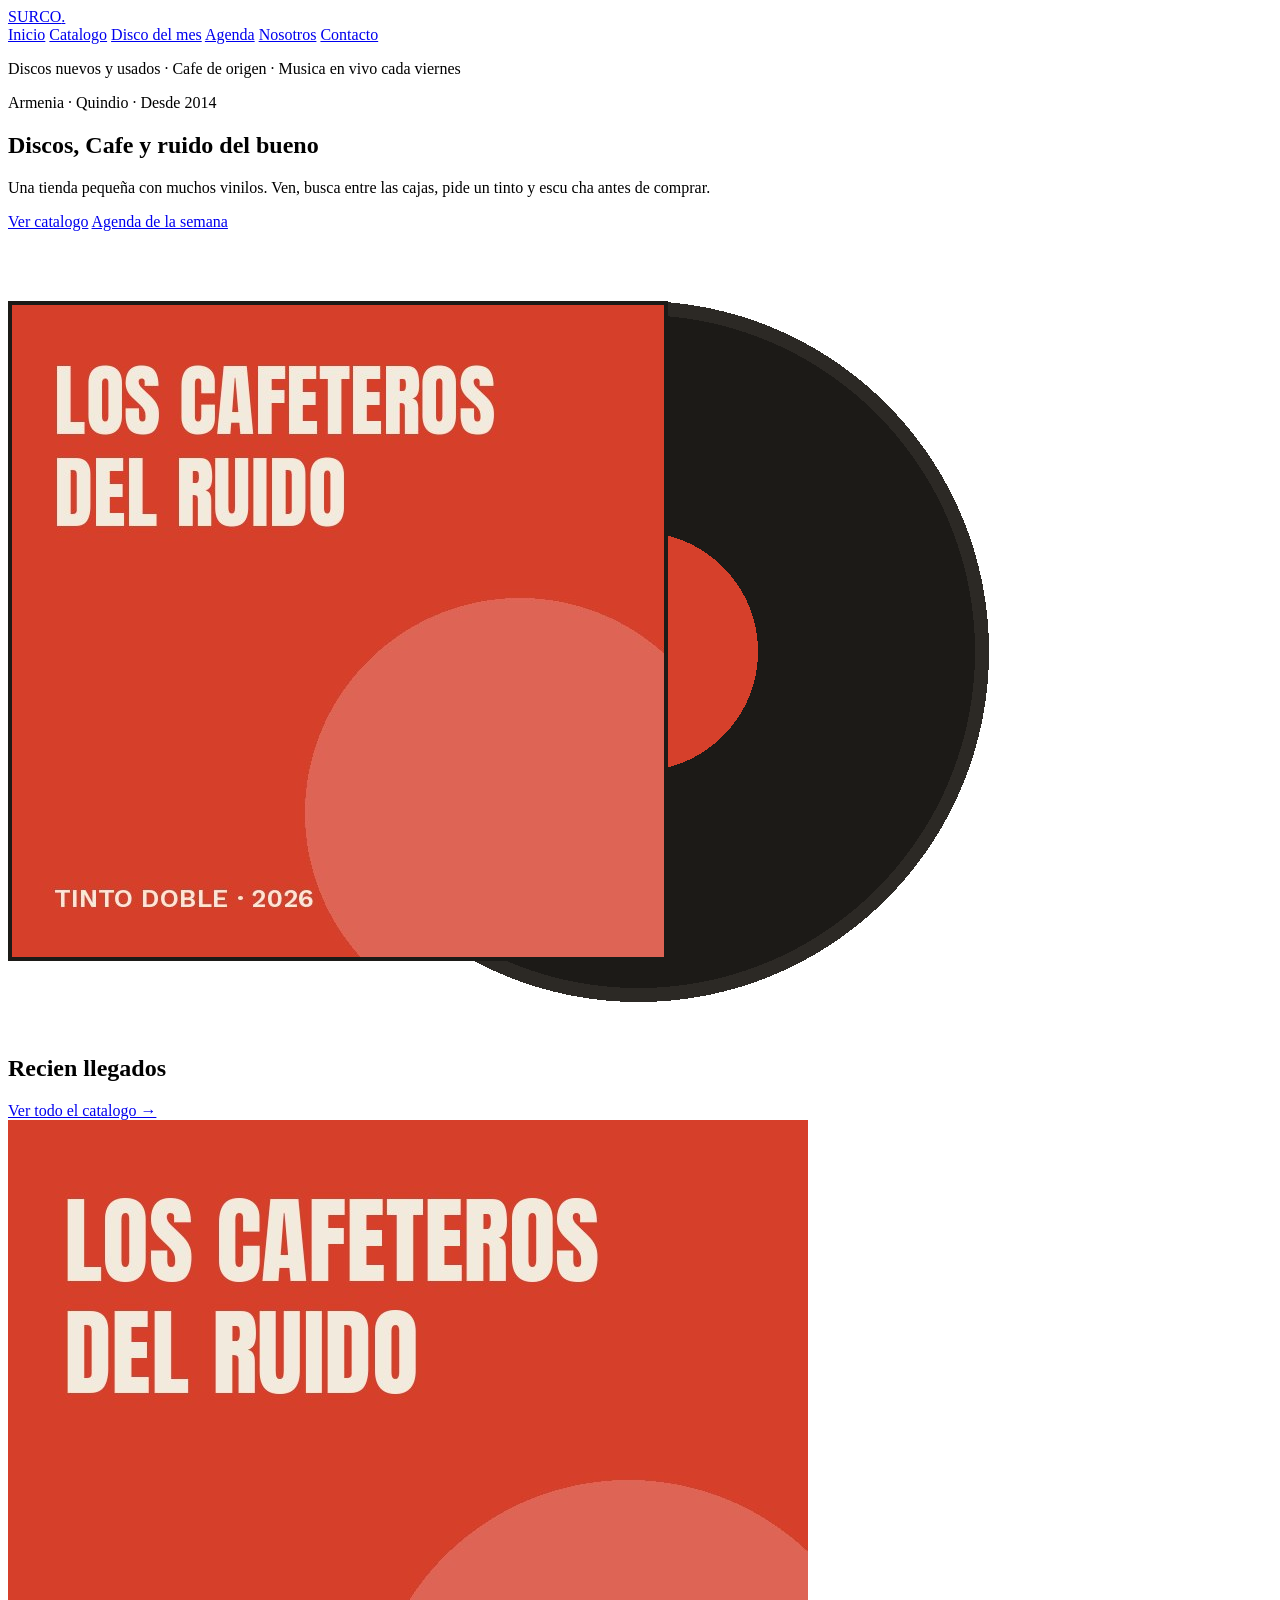
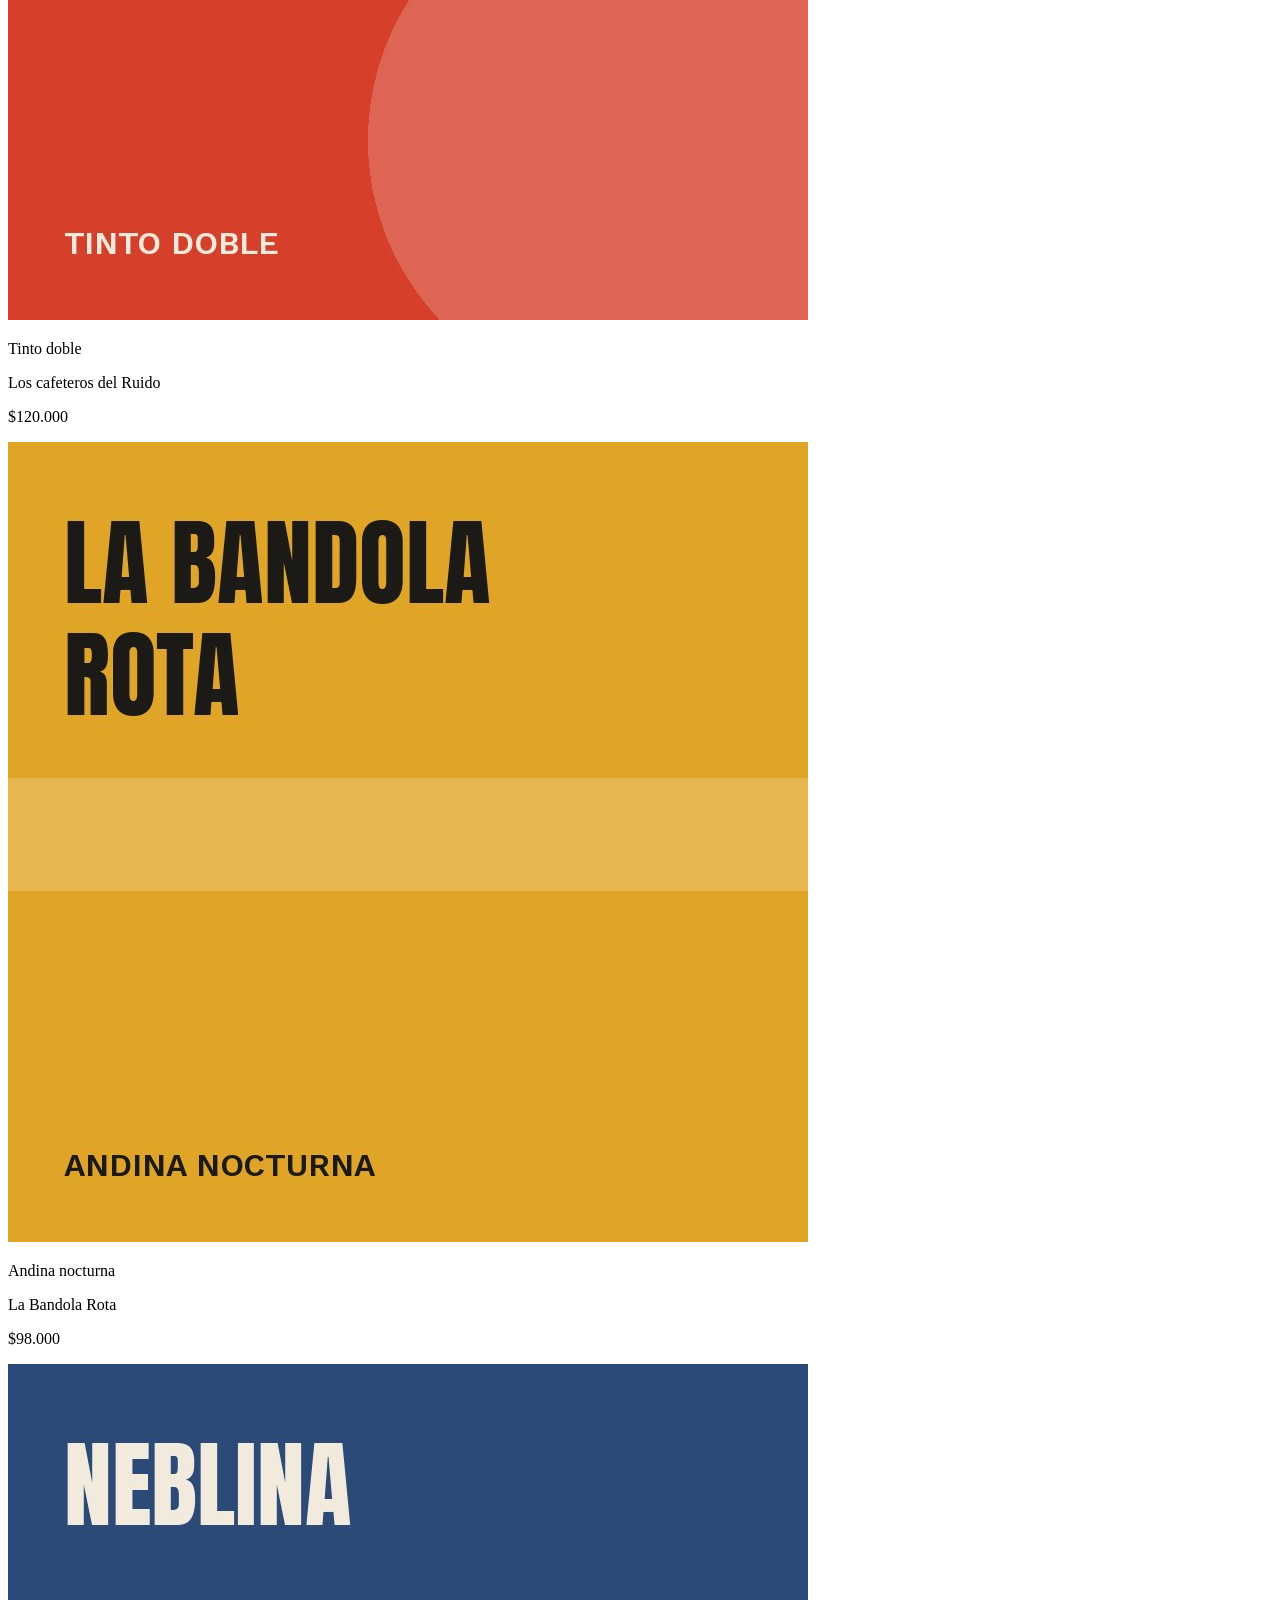
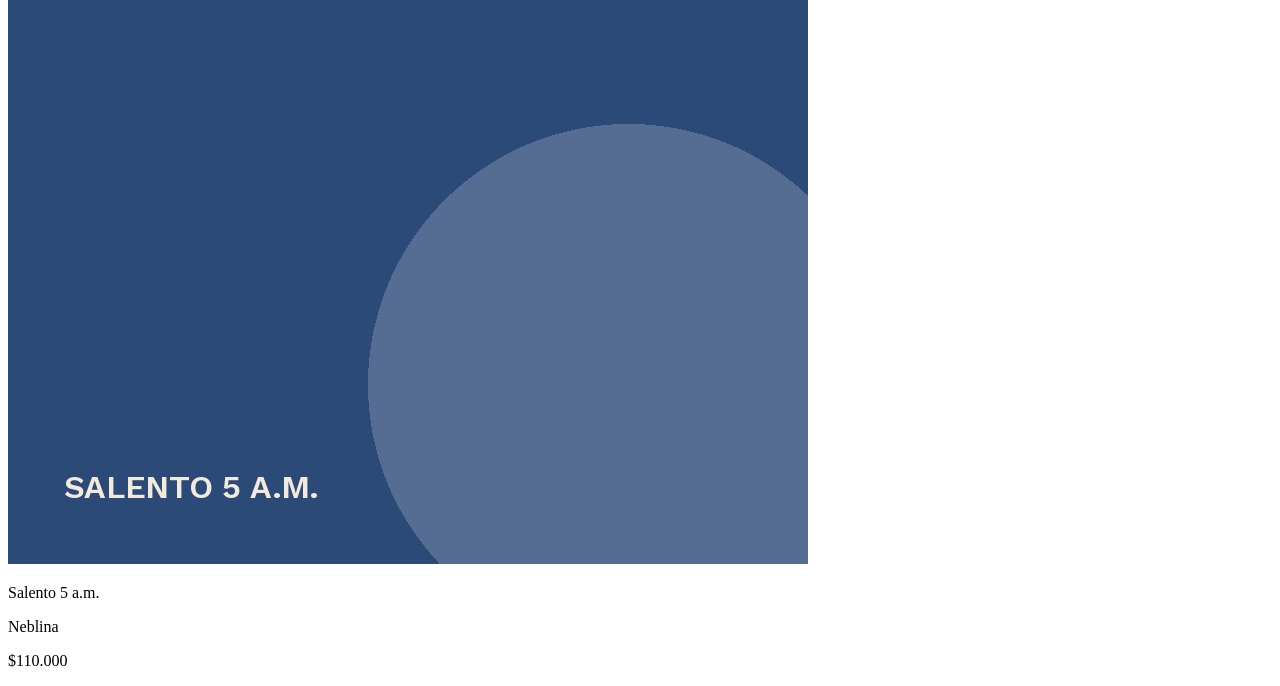
==== index.html @ 3f9563c0 "<feat> Recien llegados completo" ====
<!DOCTYPE html>
<html lang="en">
<head>
  <meta charset="UTF-8">
  <meta name="viewport" content="width=device-width, initial-scale=1.0">
  <title>Surco Discos y cafe</title>
  <link rel="stylesheet" href="styles.css">
</head>
<body>
  <header class="header">
    <div class="container header">

      <a href="index.html" class="logo">SURCO<span>.

      </span></a>

      <nav class="menu-nav">

        <a href="index.html">Inicio</a>
        <a href="catalogo.html">Catalogo</a>
        <a href="disco-del-mes.html">Disco del mes</a>
        <a href="agenda.html">Agenda</a>
        <a href="nosotros.html">Nosotros</a>
        <a href="contactos.html">Contacto</a>
      </nav>
    </div>
  </header>

  <div class="cinta">
    <p>Discos nuevos y usados · Cafe de origen · Musica en 
      vivo cada viernes</p>
  </div>

  <main>

    <section class="hero">
      <div class="container hero">
        <div class="hero-texto">
          <p class="antetitulo">Armenia · Quindio · Desde 2014</p>
         <h1>Discos, Cafe y <span class="rojo">ruido</span>
         del bueno</h1> 
         <p class="hero-parrafo">Una tienda pequeña con muchos vinilos. Ven, busca entre las cajas, pide un tinto y escu
          cha antes de comprar.</p>
          <div class="botones">
            <a href="catalogo.html" class="boton boton-negro">Ver catalogo</a>
            <a href="agenda.html" class="boton boton-verde">Agenda de la semana</a>
          </div>
        </div>
        <div class="hero-imagen">
          <img src="imagenes/hero.png" alt="Disco Tinto doble de los cafeteros del ruido con su vinilo">
        </div>
      </div>
    </section>

    <section class="llegados">
      <div class="container">
        <div class="titulo-fila">
          <h2>Recien llegados</h2>
          <a href="catalogo.html" class="enlace-subrayado">Ver todo el catalogo →</a>
        </div>
        <div class="Discos">
          <article class="disco">
            <img src="imagenes/tinto-doble.jpg" alt="Portada Tinto doble">
            <div class="disco-info">
              <div>
                <p class="disco-nombre"> Tinto doble</p>
                <p class="disco-artista">Los cafeteros del Ruido</p>
              </div>
              <p class="disco-precio">$120.000</p>
            </div>
          </article>


          <article class="disco">
            <img src="imagenes/andina-nocturna.jpg" alt="Portada Andina nocturna">
            <div class="disco-info">
              <div>
                <p class="disco-nombre">Andina nocturna</p>
                <p class="disco-artista">La Bandola Rota</p>
              </div>
              <p class="disco-precio">$98.000</p>
            </div>
          </article>


          <article class="disco">
            <img src="imagenes/salento-5am.jpg" alt="Portada Salento 5 a.m.">
            <div class="disco-info">
              <div>
                <p class="disco-nombre">Salento 5 a.m.</p>
                <p class="disco-artista">Neblina</p>
              </div>
              <p class="disco-precio">$110.000</p>
            </div>
          </article>
        </div>
      </div>
    </section>

  </main>
</body>
</html>
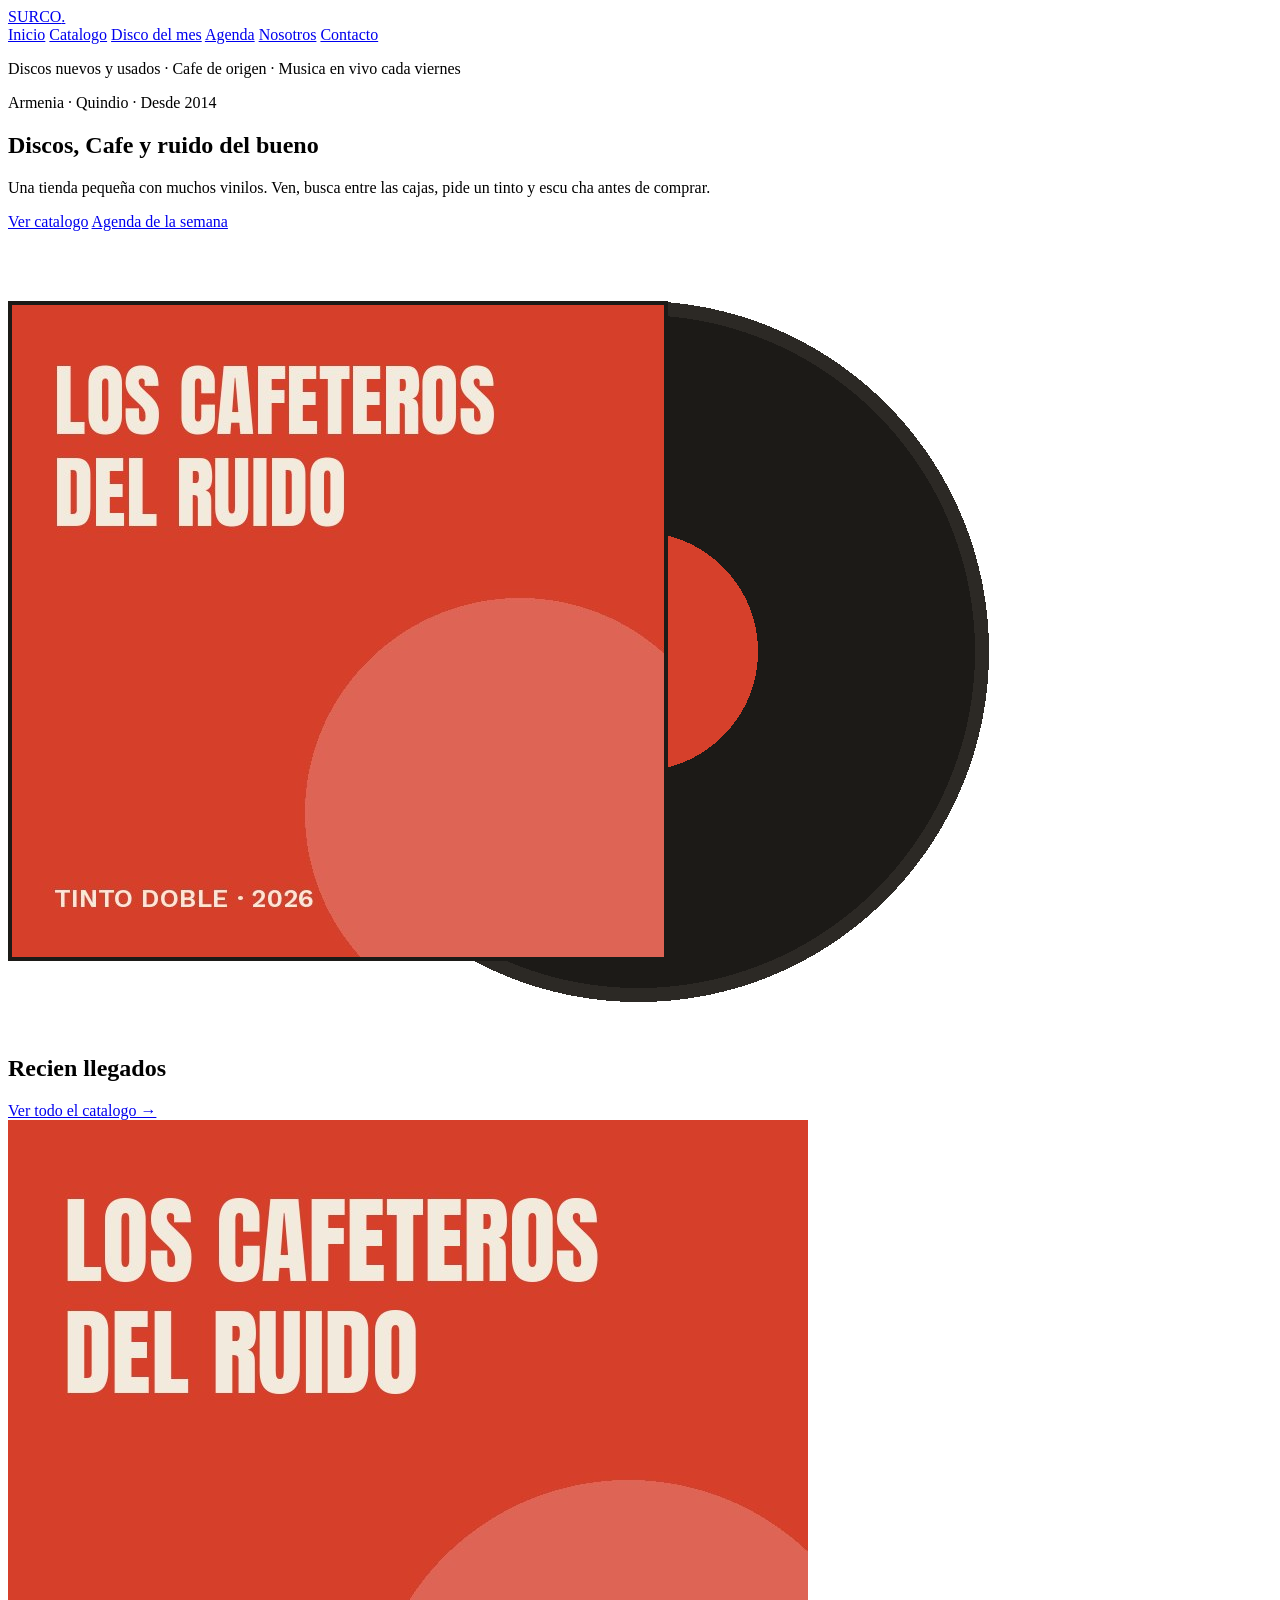
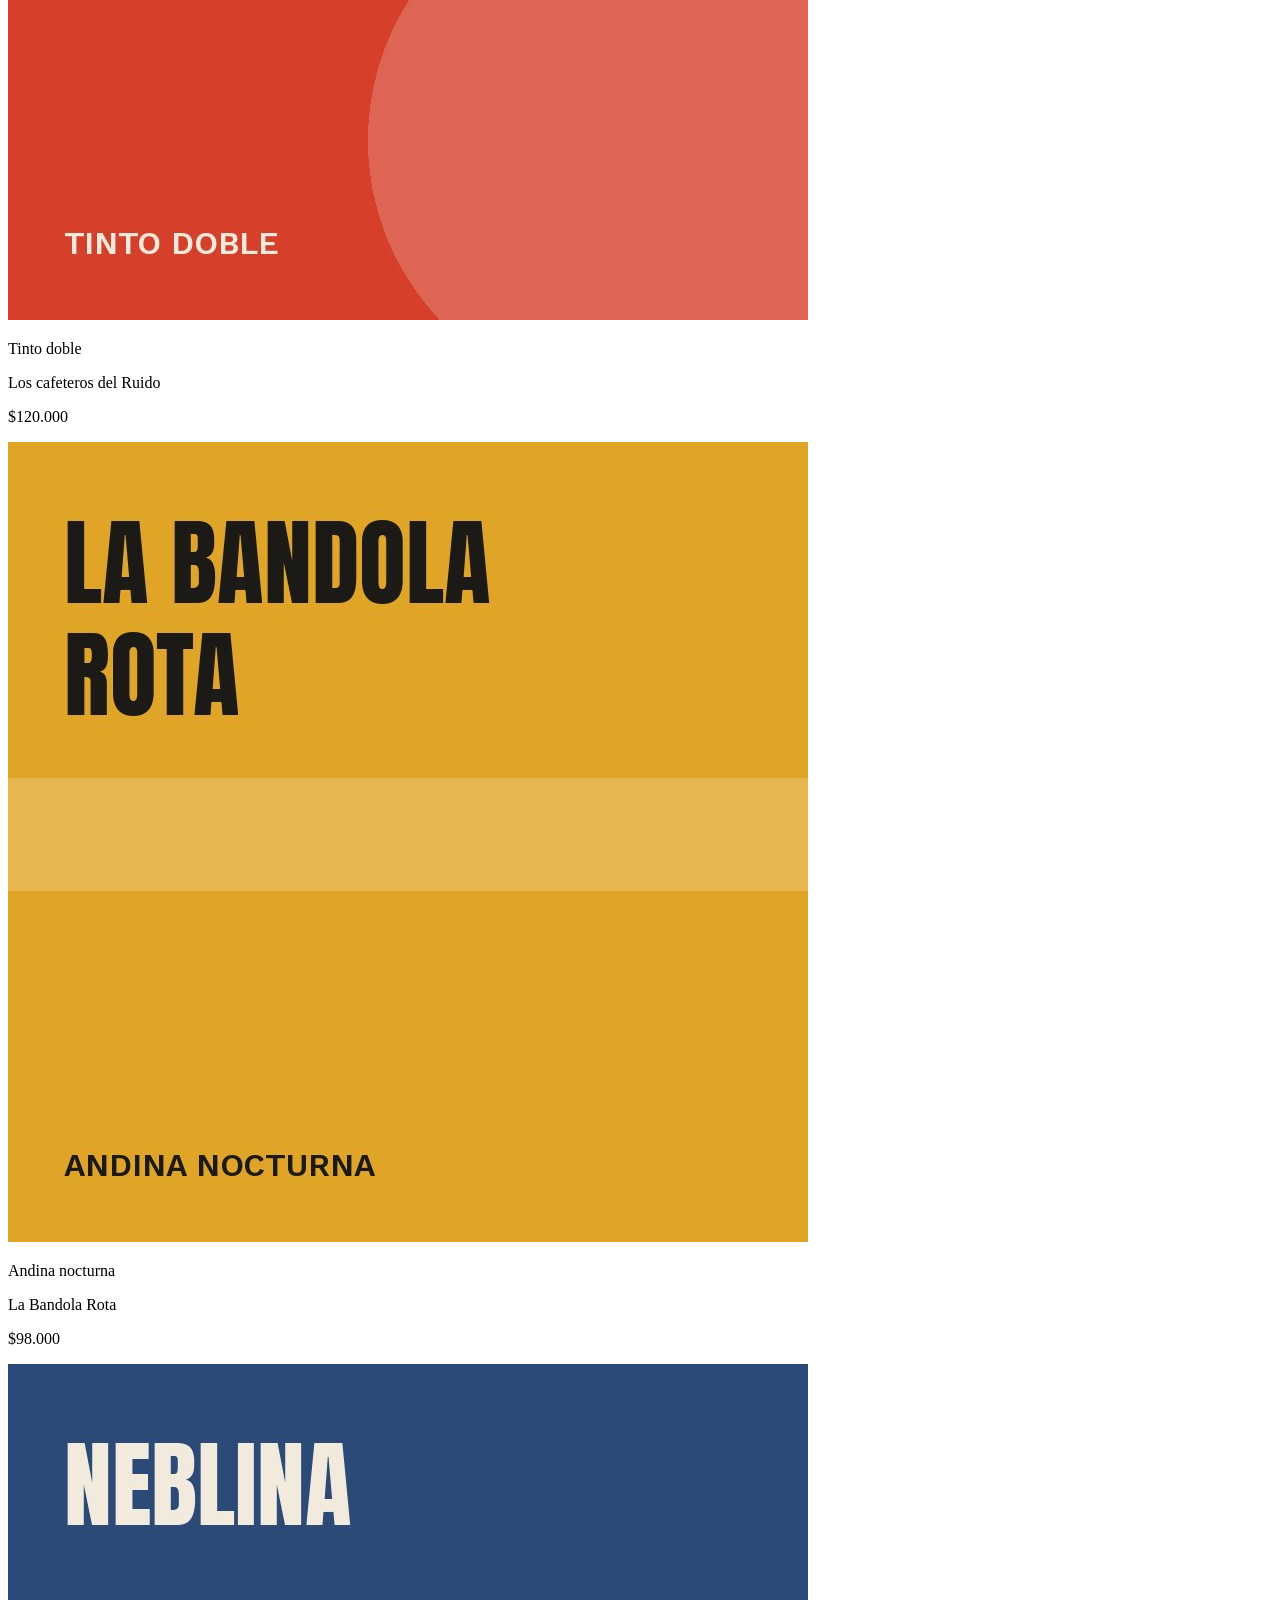
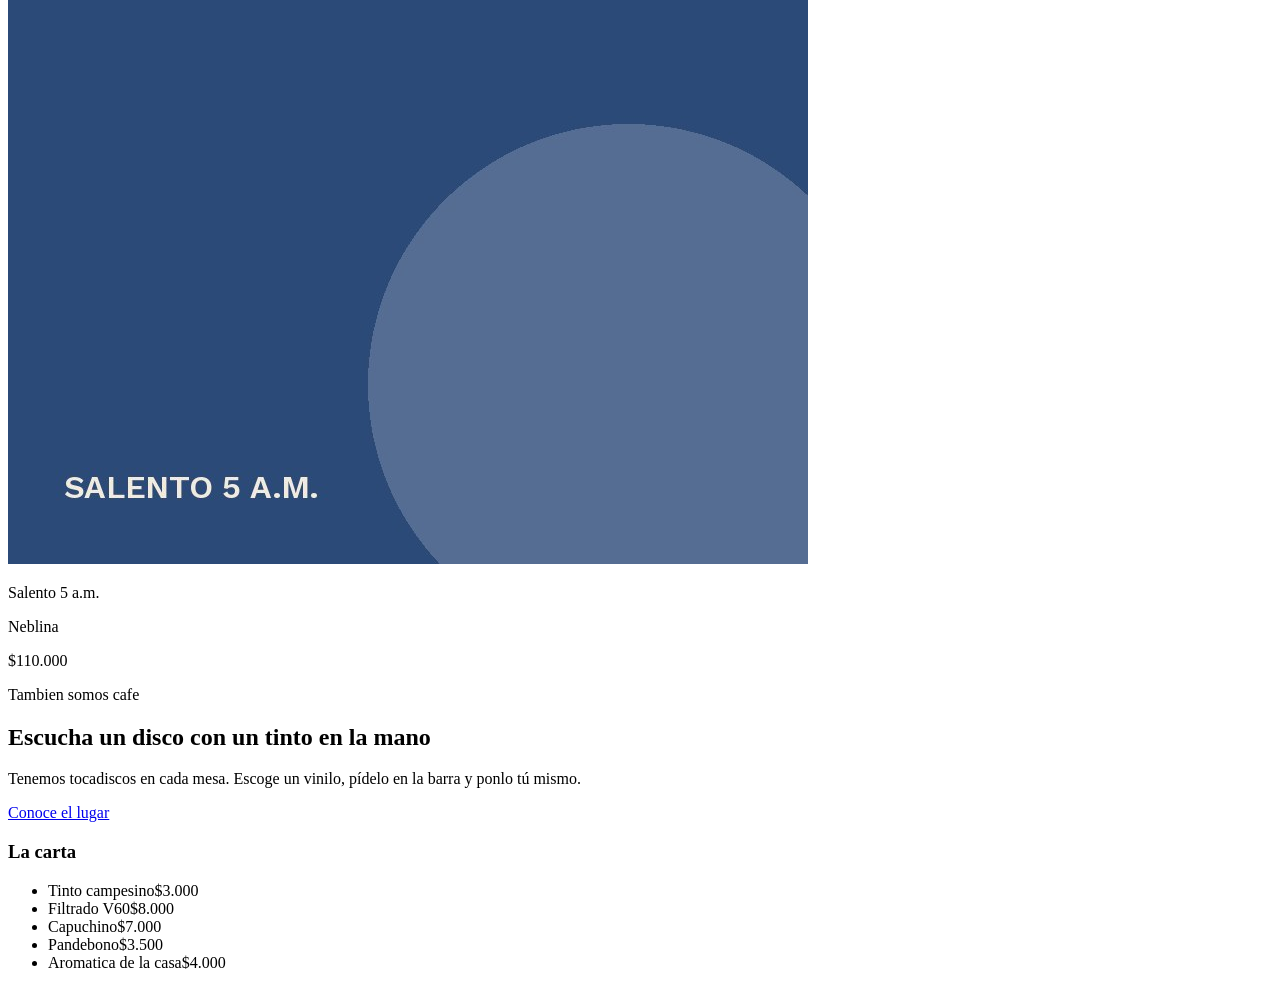
==== commit f10ad305: "<feat> apartado CAFE completo" ====
--- a/index.html
+++ b/index.html
@@ -97,6 +97,30 @@
       </div>
     </section>
 
+    <section class="cafe">
+      <div class="container">
+        <div class="cafe-caja">
+          <div class="cafe-texto">
+            <p class="antetitulo">Tambien somos cafe</p>
+             <h2>Escucha un disco con un tinto en la mano</h2>
+            <p>Tenemos tocadiscos en cada mesa. Escoge un vinilo, pídelo en la barra y ponlo tú mismo.</p>
+            <a href="nosotros.html" class="boton boton-claro">Conoce el lugar</a>
+          </div>
+
+          <div class="carta">
+            <h3>La carta</h3>
+            <ul>
+              <li><span>Tinto campesino</span><span>$3.000</span></li>
+              <li><span>Filtrado V60</span><span>$8.000</span></li>
+              <li><span>Capuchino</span><span>$7.000</span></li>
+              <li><span>Pandebono</span><span>$3.500</span></li>
+              <li><span>Aromatica de la casa</span><span>$4.000</span></li>
+            </ul>
+          </div>
+        </div>
+      </div>
+    </section>
+
   </main>
 </body>
 </html>
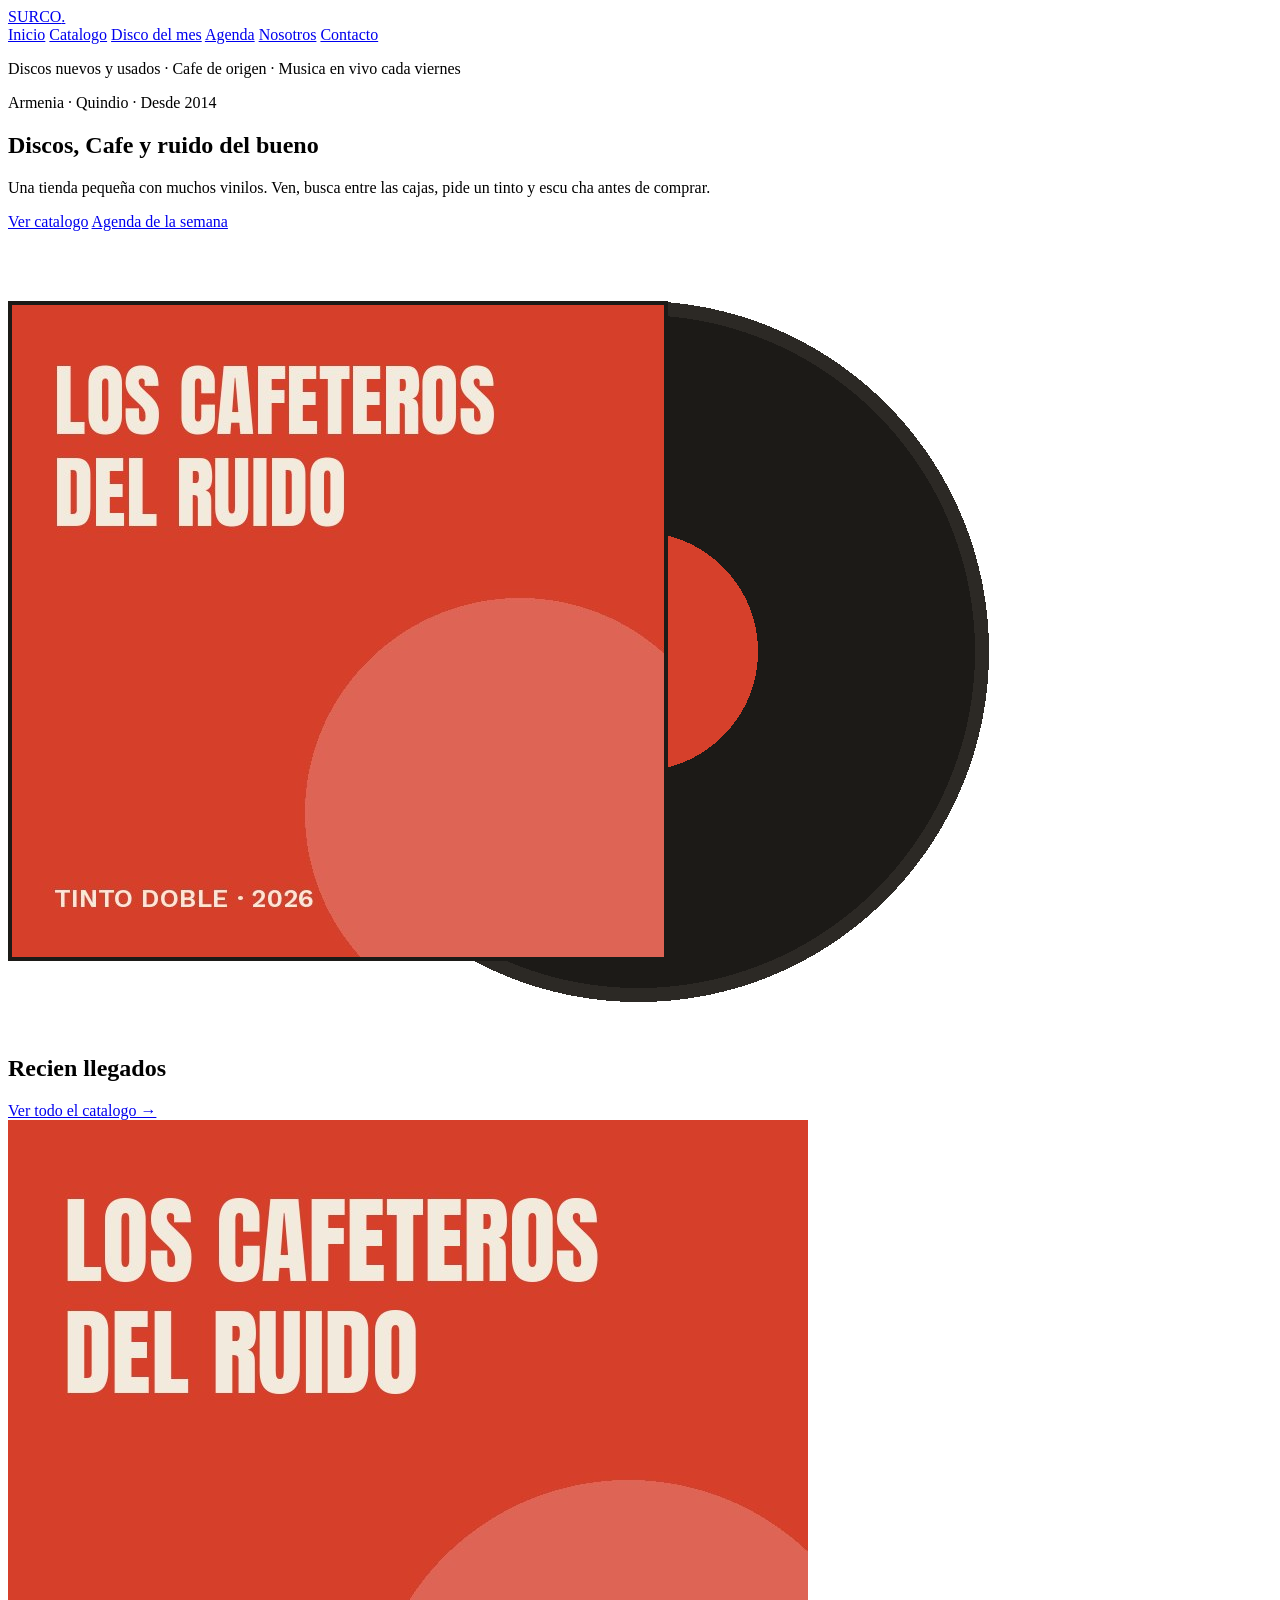
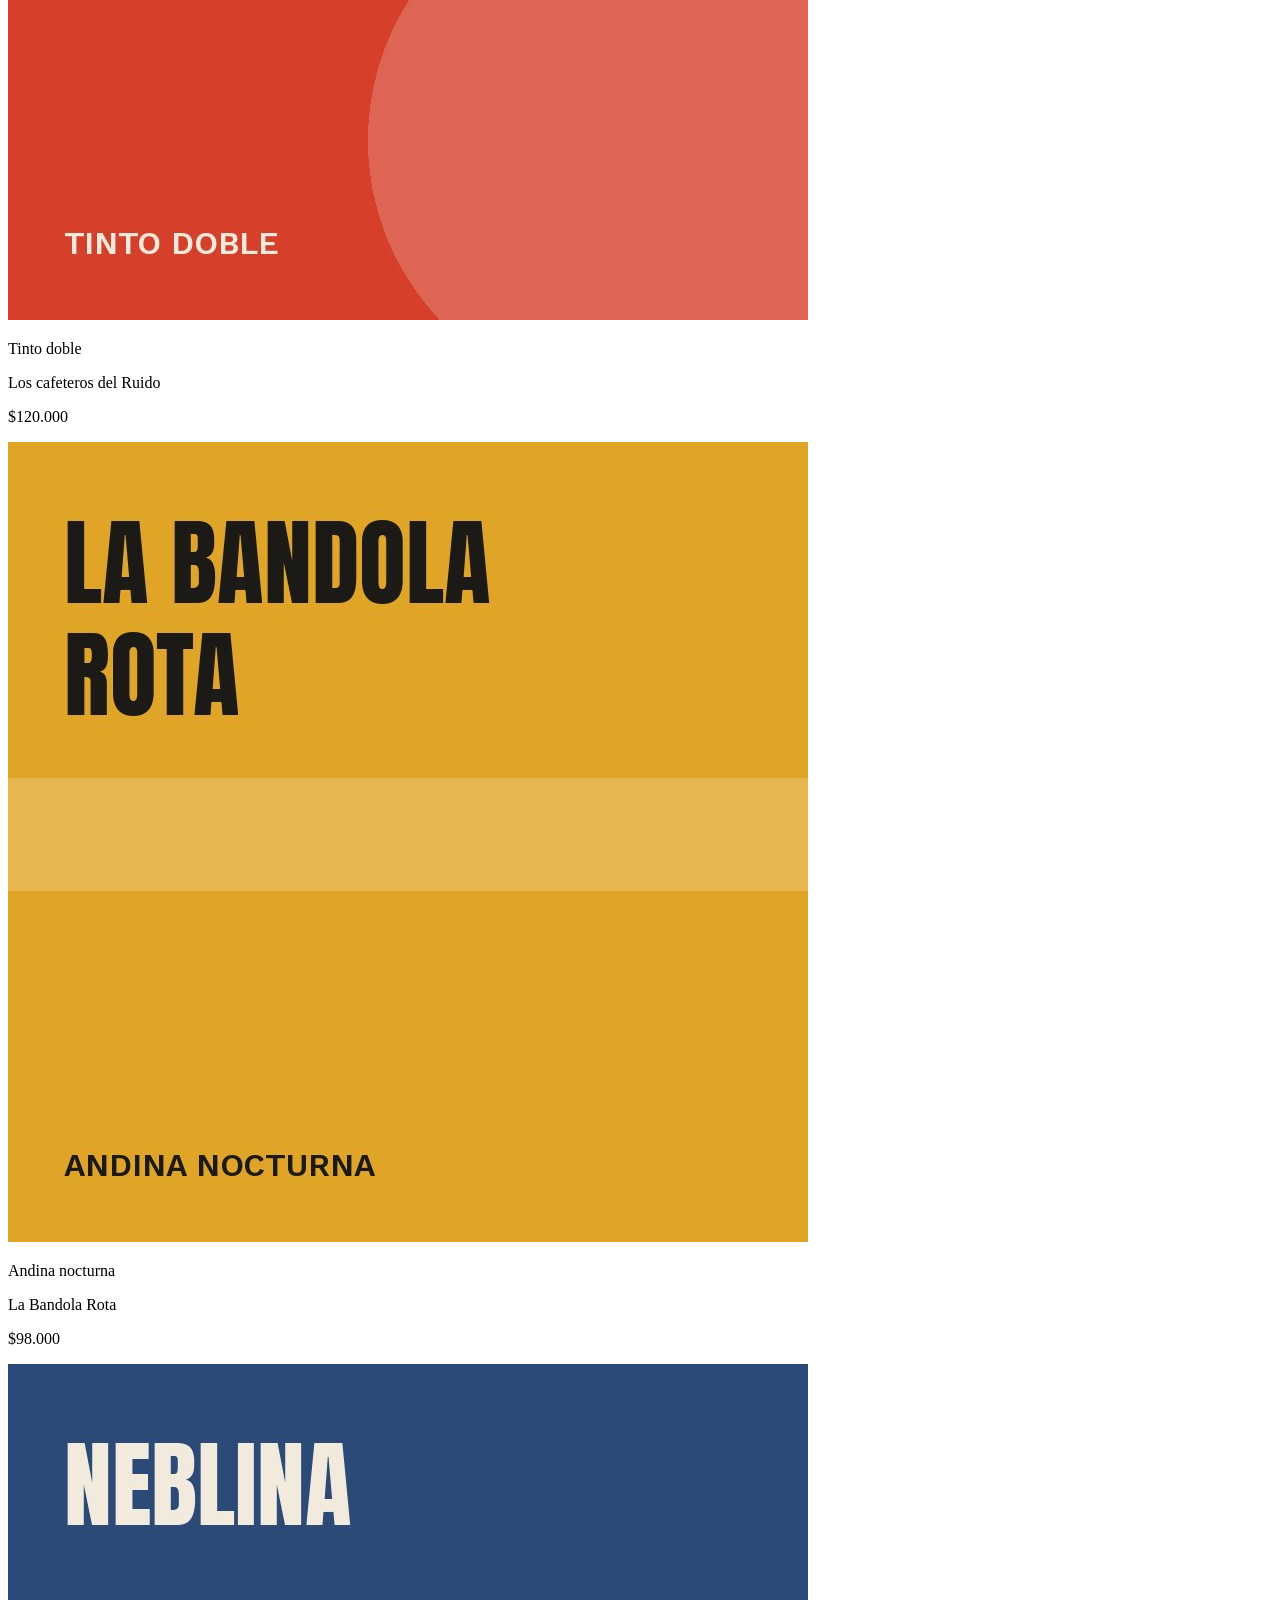
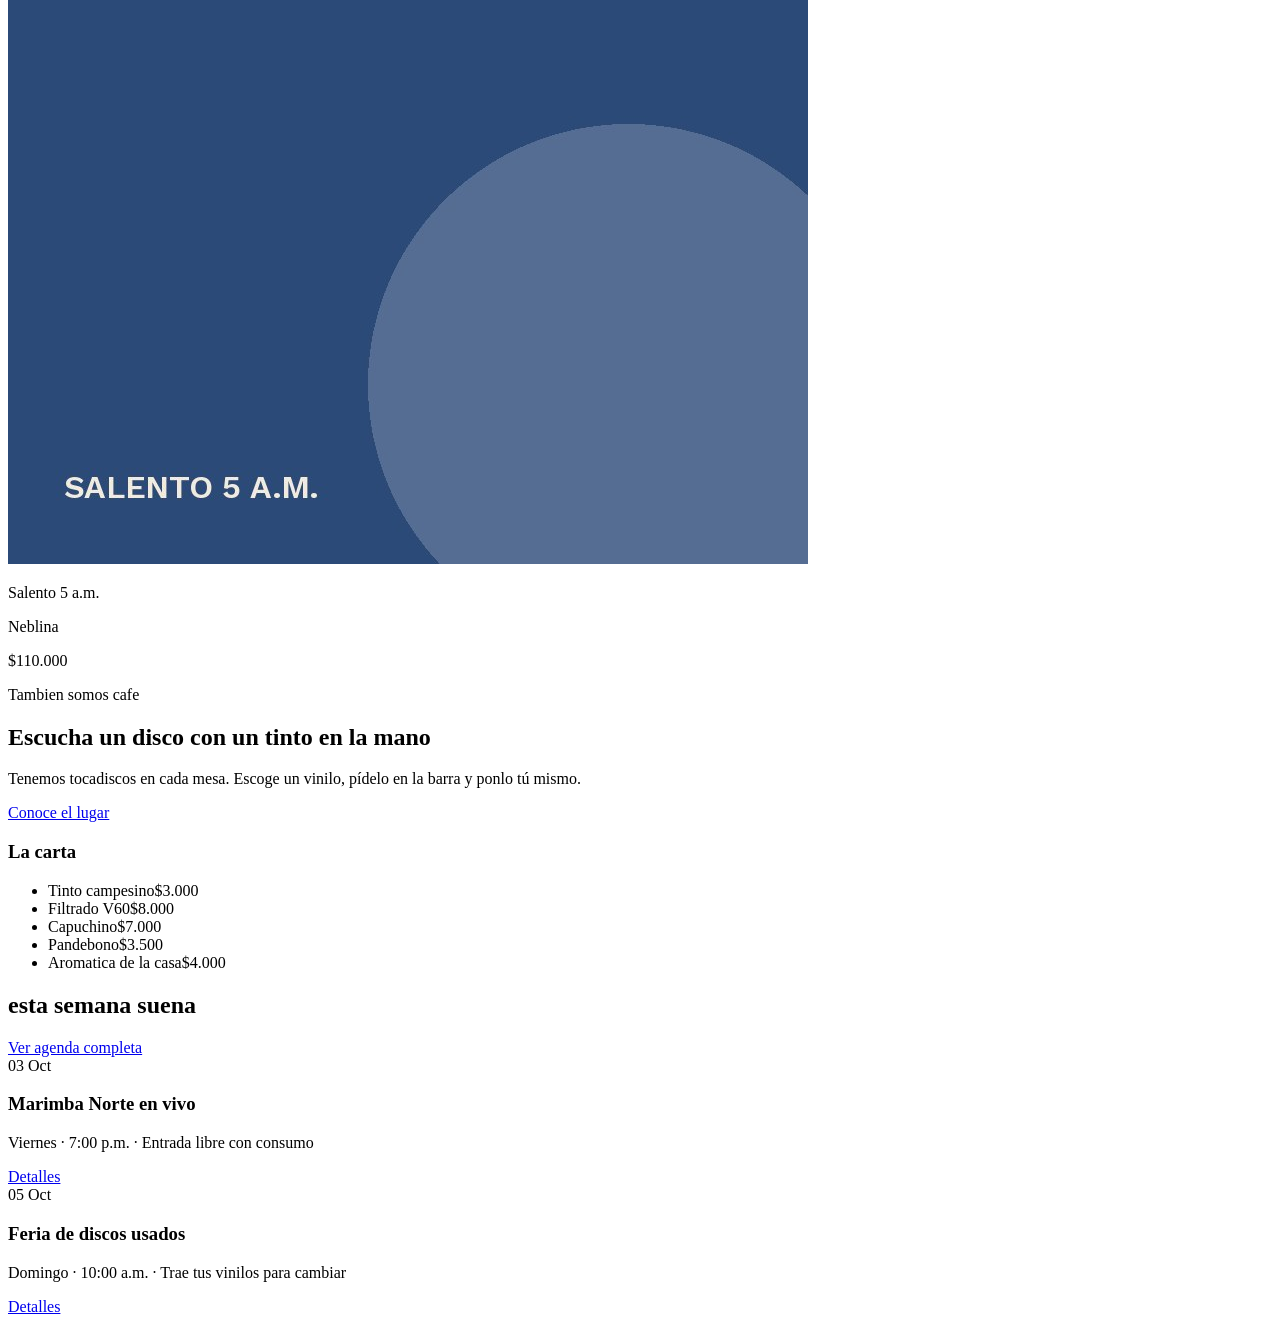
==== commit 53988c5a: "<feat> apartado Agenda completo" ====
--- a/index.html
+++ b/index.html
@@ -121,6 +121,41 @@
       </div>
     </section>
 
+    <section class="agenda">
+      <div class="container">
+        <div class="titulo-fila">
+          <h2>esta semana suena</h2>
+          <a href="agenda.html" class="enlace-subrayado">Ver agenda completa</a>
+        </div>
+
+        <div class="eventos">
+          <div class="eventos">
+            <div class="evento-fecha">
+              <span class="dia">03</span>
+              <span class="mes">Oct</span>
+            </div>
+            <div class="evento-info">
+              <h3>Marimba Norte en vivo</h3>
+              <p>Viernes · 7:00 p.m. · Entrada libre con consumo</p>
+            </div>
+            <a href="agenda.html" class="boton boton-borde">Detalles</a>
+          </div>
+
+          <div class="evento">
+            <div class="evento-fecha">
+              <span class="dia">05</span>
+              <span class="mes">Oct</span>
+            </div>
+            <div class="evento-info">
+              <h3>Feria de discos usados</h3>
+              <p>Domingo · 10:00 a.m. · Trae tus vinilos para cambiar</p>
+            </div>
+            <a href="agenda.html" class="boton boton-borde">Detalles</a>
+          </div>
+        </div>
+      </div>
+    </section>
+
   </main>
 </body>
 </html>
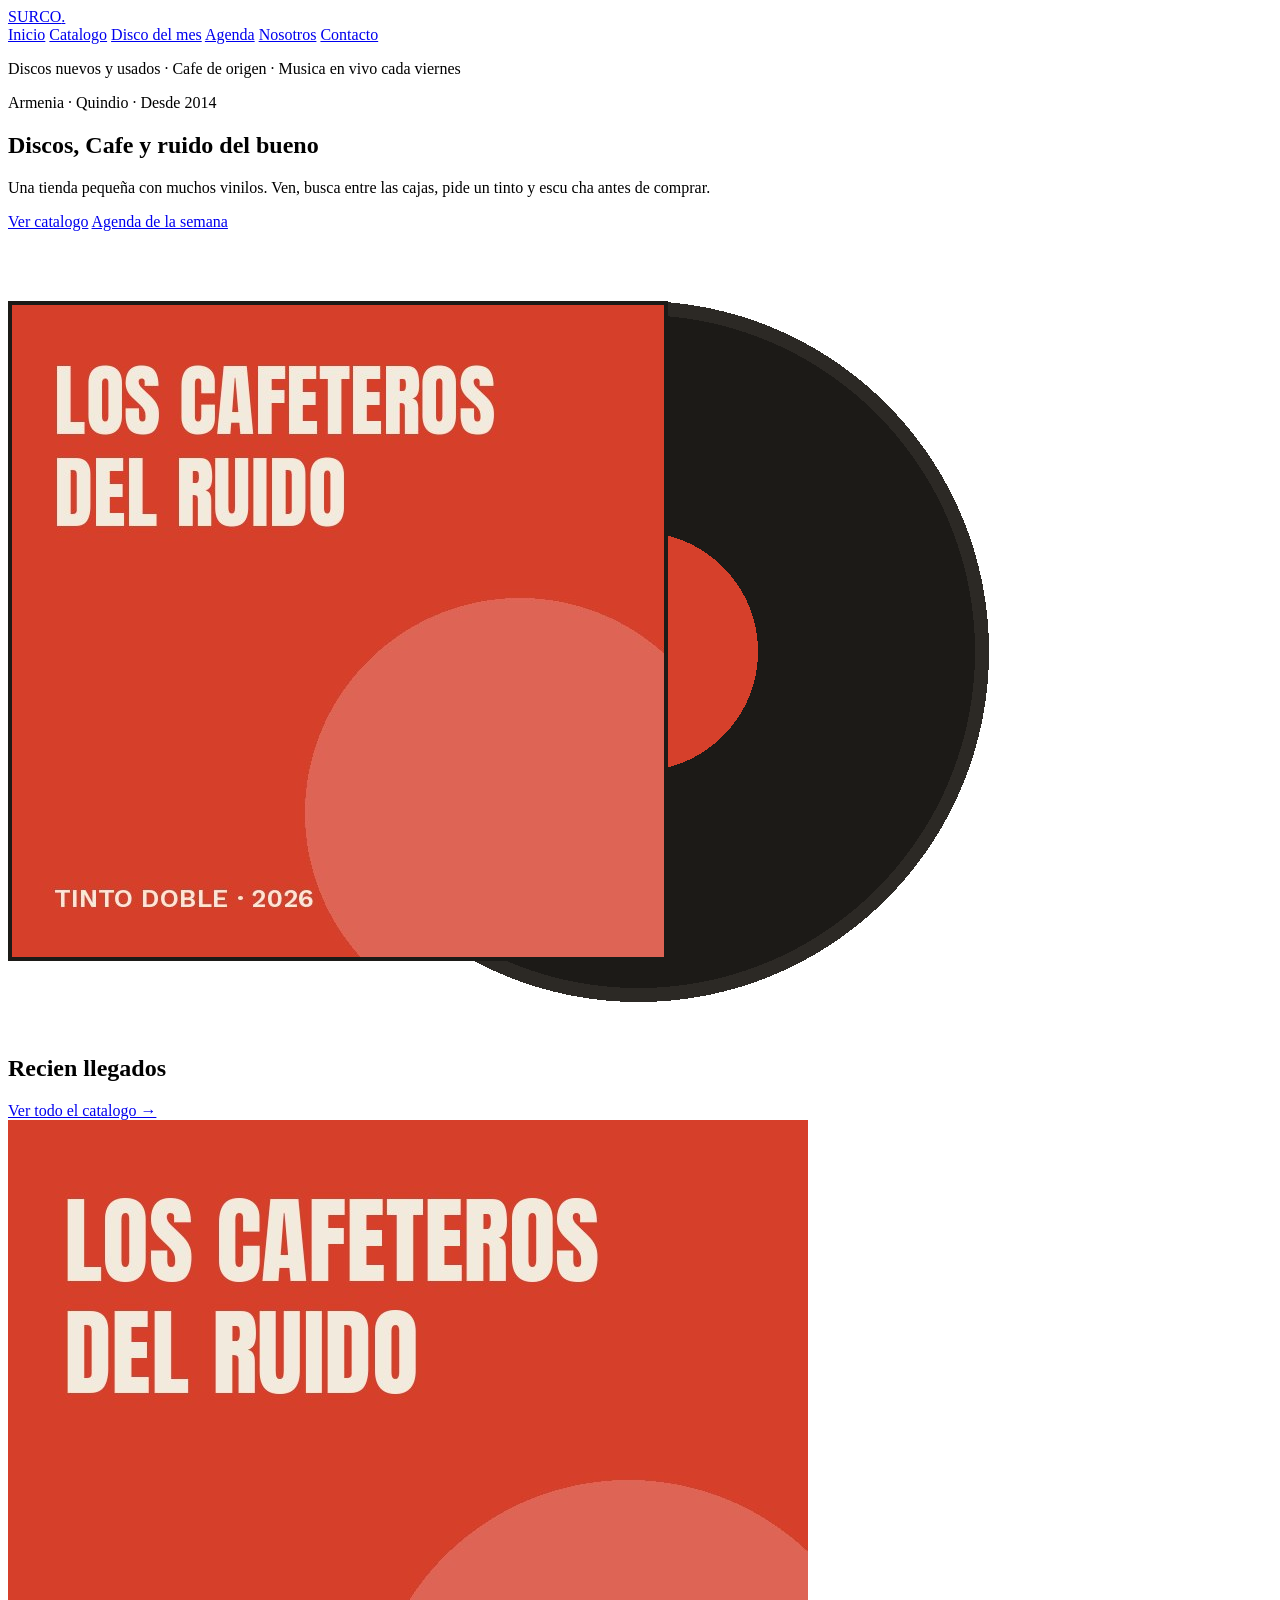
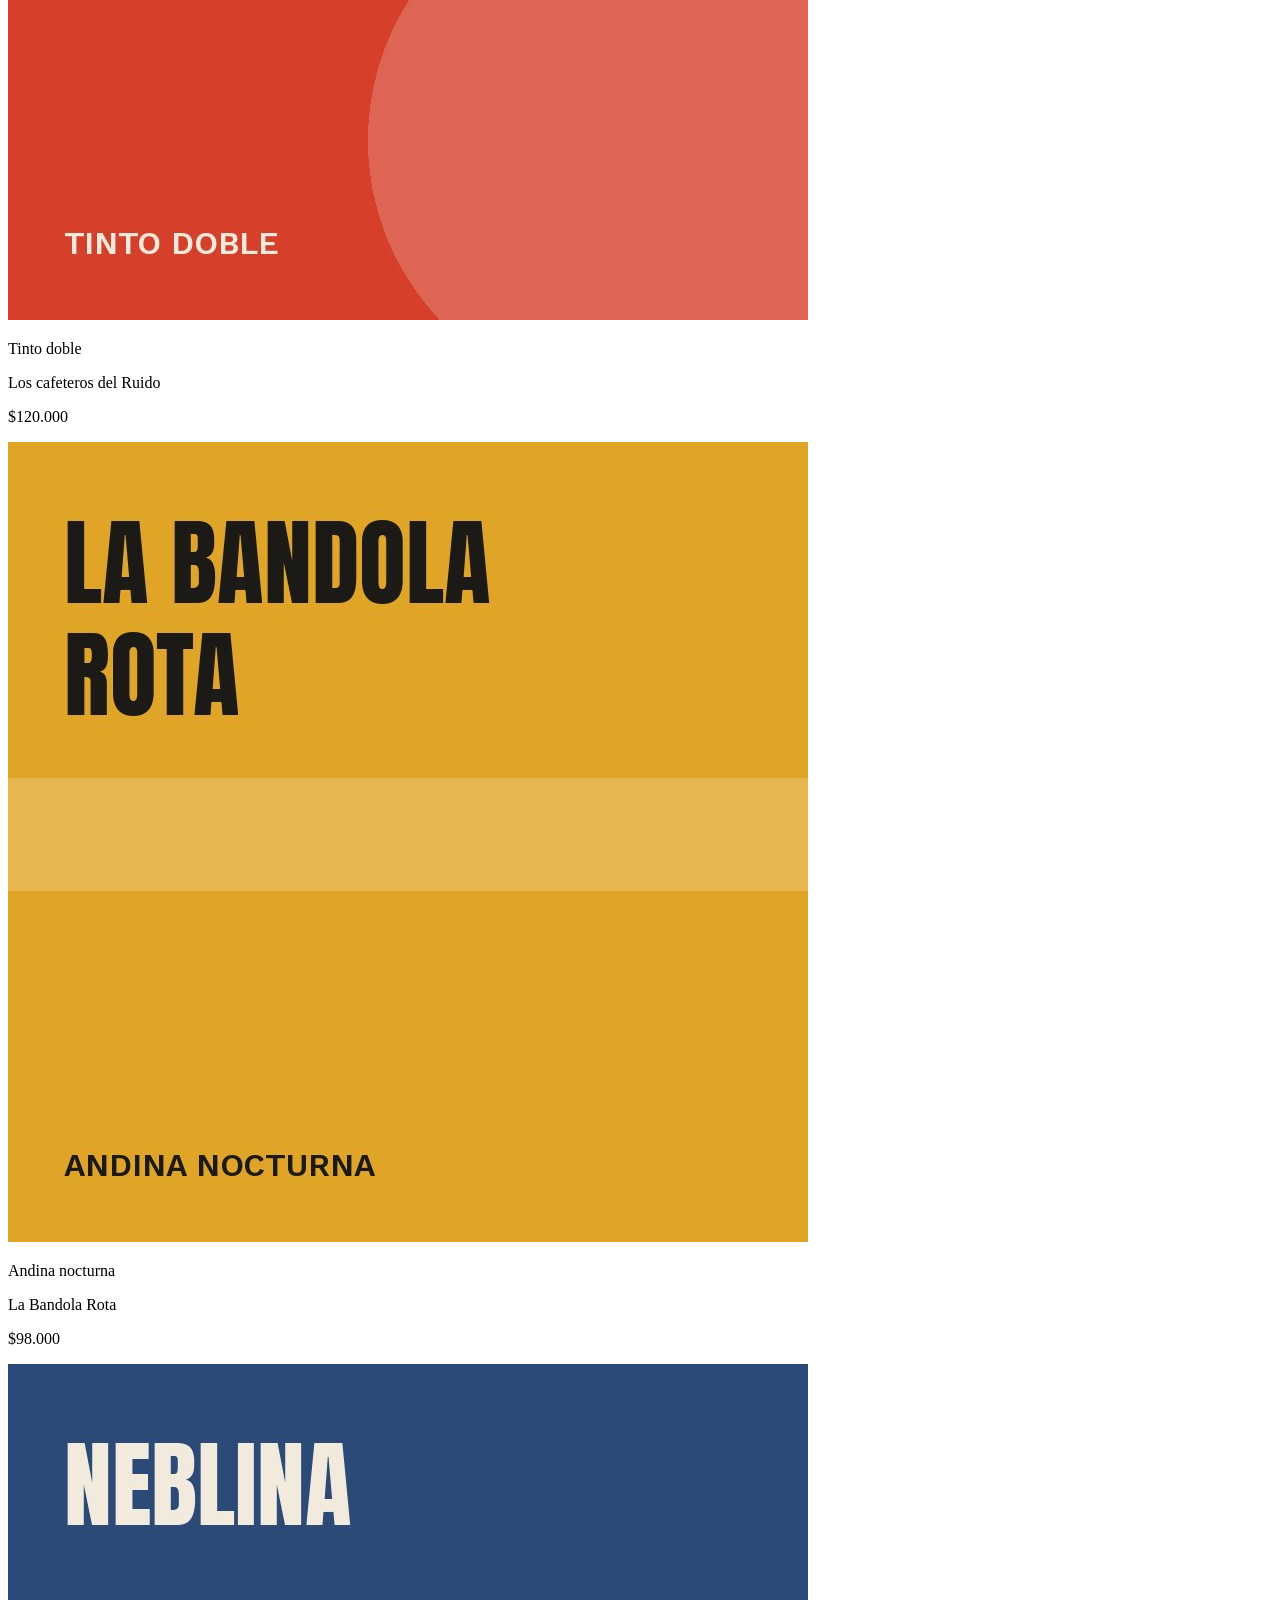
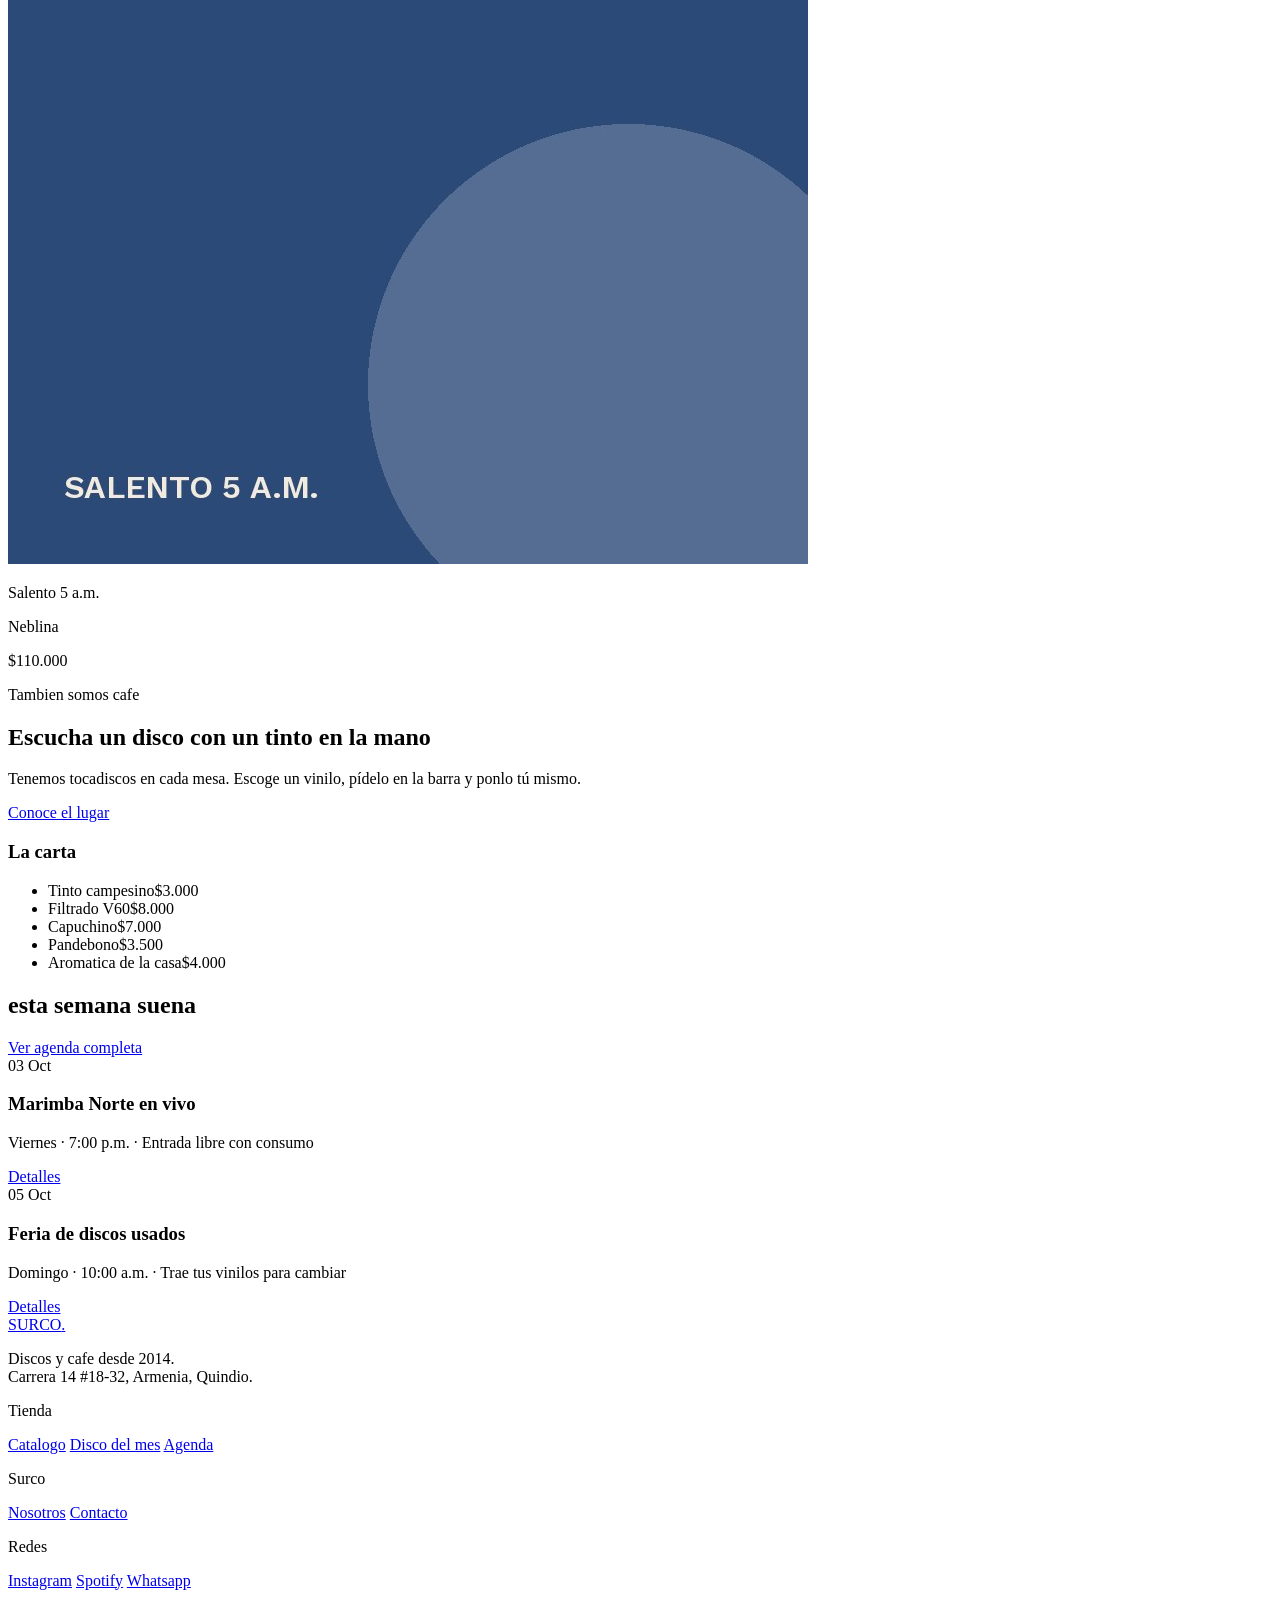
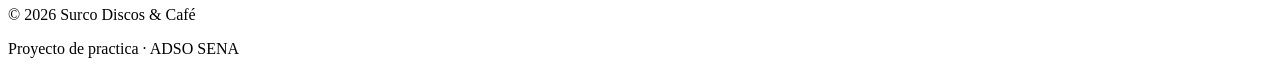
==== commit 1d9d2b56: "<feat> pie de pagina o footer completados con algunos cambios en algunas clases" ====
--- a/index.html
+++ b/index.html
@@ -157,5 +157,38 @@
     </section>
 
   </main>
+
+  <footer class="footer">
+    <div class="container">
+      <div class="footer-columnas">
+        <div class="footer-marca">
+          <a href="index.html" class="logo">SURCO<span>.</span></a>
+          <p>Discos y cafe desde 2014. <br>Carrera 14 #18-32, Armenia, Quindio.</p>
+        </div>
+        <div class="footer-col">
+          <p class="footer-titulo">Tienda</p>
+          <a href="catalogo.html">Catalogo</a>
+          <a href="disco-del-mes.html">Disco del mes</a>
+          <a href="agenda.html">Agenda</a>
+        </div>
+        <div class="footer-col">
+          <p class="footer-titulo">Surco</p>
+          <a href="nosotros.html">Nosotros</a>
+          <a href="contacto.html">Contacto</a>
+        </div>
+        <div class="footer-col">
+          <p class="footer-titulo">Redes</p>
+          <a href="https://www.instagram.com/?hl=es-la">Instagram</a>
+          <a href="https://open.spotify.com/intl-es">Spotify</a>
+          <a href="https://www.whatsapp.com/?lang=es">Whatsapp</a>
+        </div>
+      </div>
+      <div class="footer-abajo">
+        <p>© 2026 Surco Discos &amp; Café</p>
+        <p>Proyecto de practica · ADSO SENA</p>
+      </div>
+    </div>
+  </footer>
+  
 </body>
 </html>
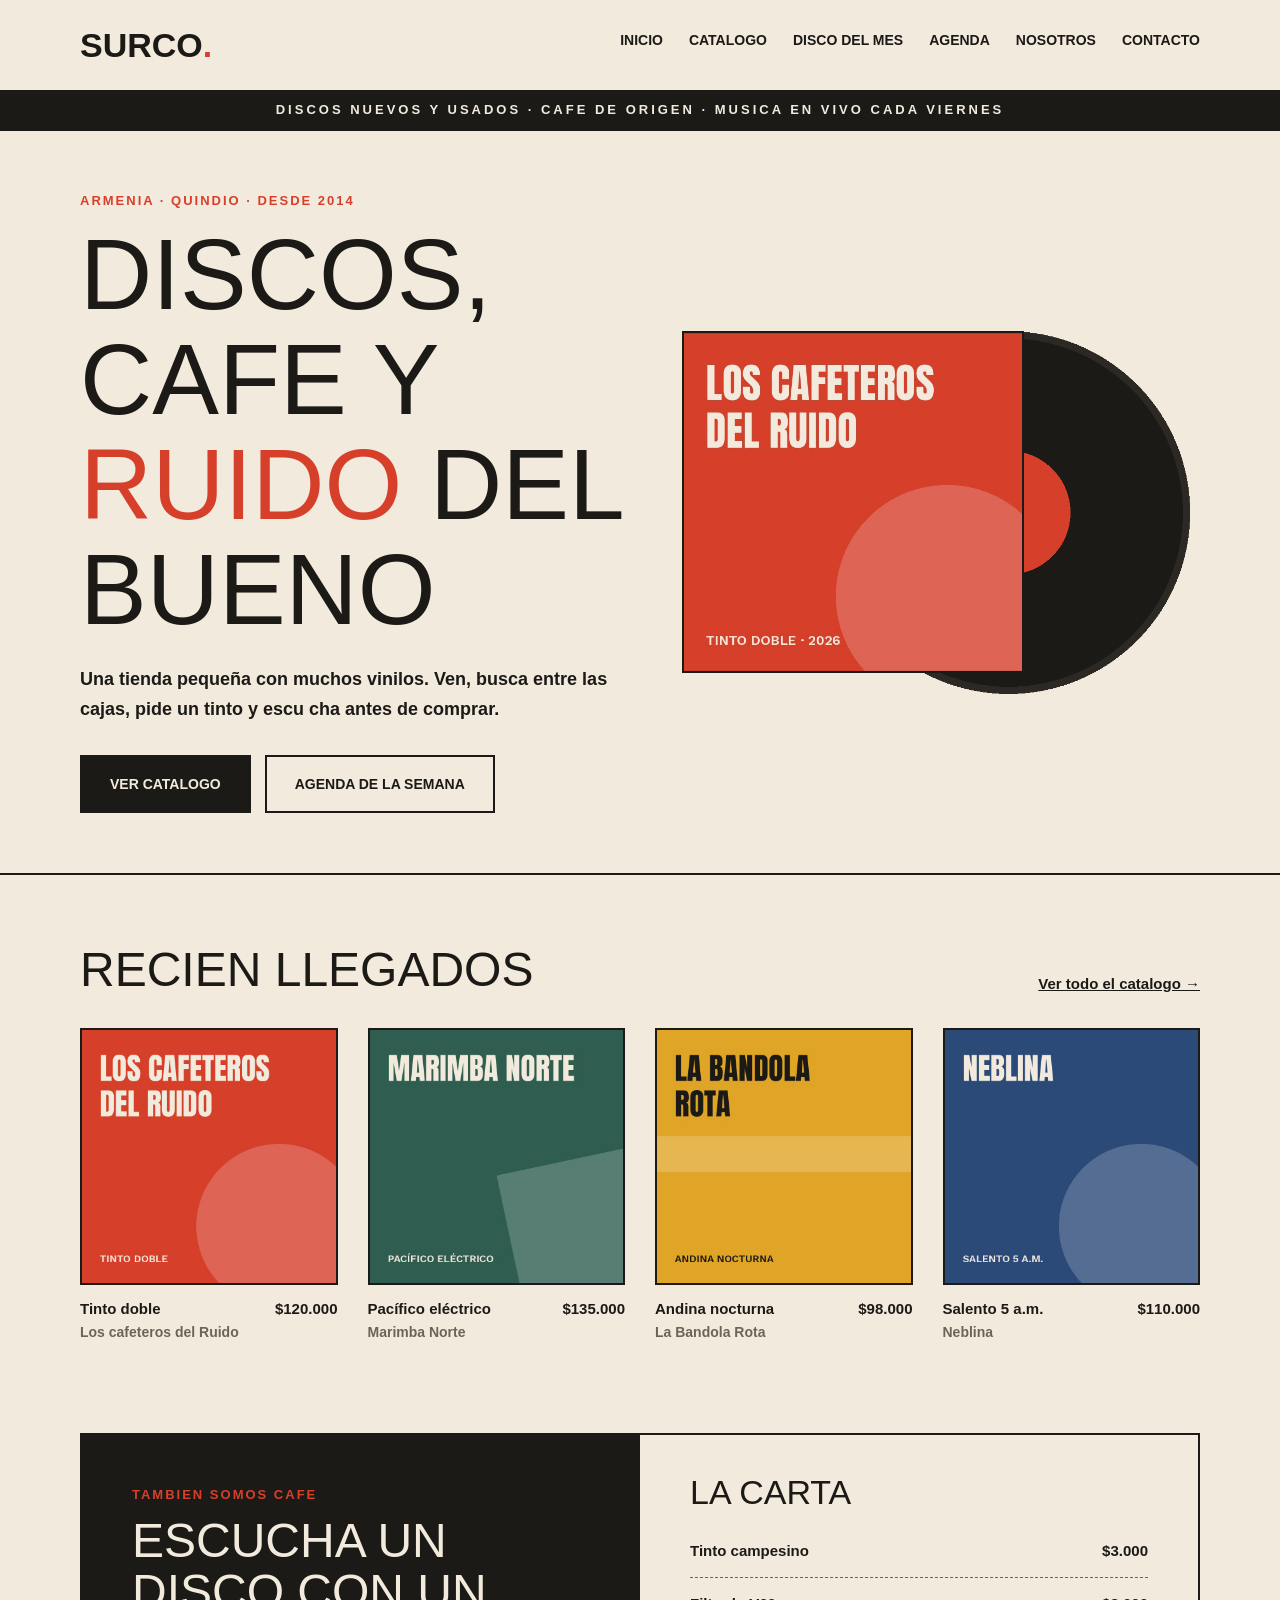
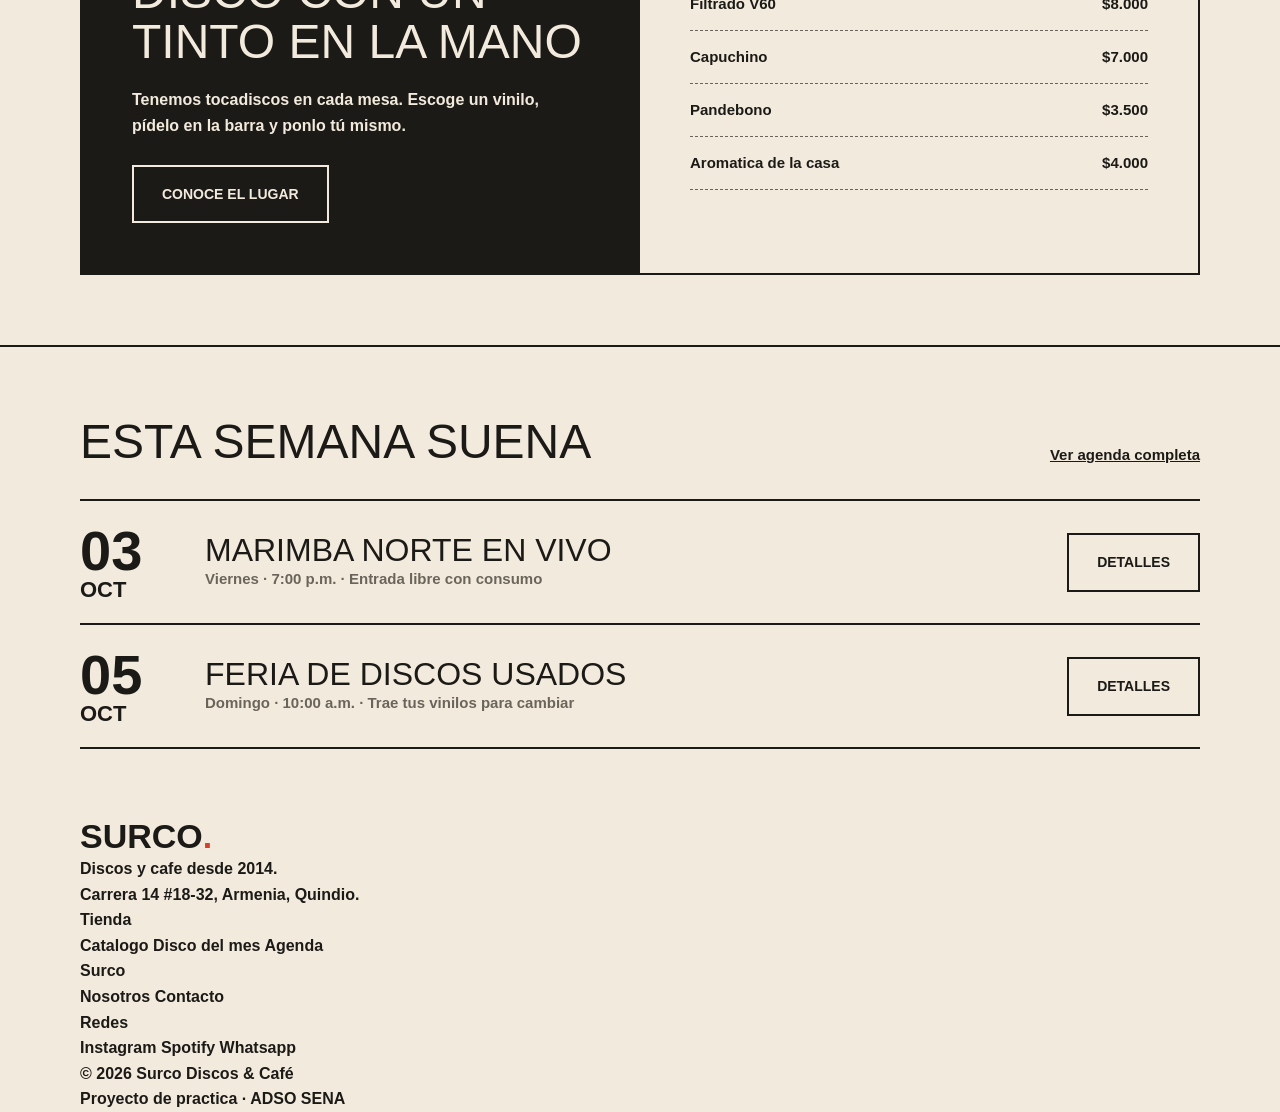
==== commit d1bb4064: "<fix> cambios de etiquetas y contenido faltante" ====
--- a/index.html
+++ b/index.html
@@ -8,7 +8,7 @@
 </head>
 <body>
   <header class="header">
-    <div class="container header">
+    <div class="container header-contenido">
 
       <a href="index.html" class="logo">SURCO<span>.
 
@@ -34,7 +34,7 @@
   <main>
 
     <section class="hero">
-      <div class="container hero">
+      <div class="container hero-contenido">
         <div class="hero-texto">
           <p class="antetitulo">Armenia · Quindio · Desde 2014</p>
          <h1>Discos, Cafe y <span class="rojo">ruido</span>
@@ -58,7 +58,7 @@
           <h2>Recien llegados</h2>
           <a href="catalogo.html" class="enlace-subrayado">Ver todo el catalogo →</a>
         </div>
-        <div class="Discos">
+        <div class="discos">
           <article class="disco">
             <img src="imagenes/tinto-doble.jpg" alt="Portada Tinto doble">
             <div class="disco-info">
@@ -67,6 +67,17 @@
                 <p class="disco-artista">Los cafeteros del Ruido</p>
               </div>
               <p class="disco-precio">$120.000</p>
+            </div>
+          </article>
+
+          <article class="disco">
+            <img src="imagenes/pacifico-electrico.jpg" alt="Portada Pacífico eléctrico">
+            <div class="disco-info">
+              <div>
+                <p class="disco-nombre">Pacífico eléctrico</p>
+                <p class="disco-artista">Marimba Norte</p>
+              </div>
+              <p class="disco-precio">$135.000</p>
             </div>
           </article>
 
@@ -129,7 +140,7 @@
         </div>
 
         <div class="eventos">
-          <div class="eventos">
+          <div class="evento">
             <div class="evento-fecha">
               <span class="dia">03</span>
               <span class="mes">Oct</span>
--- a/styles.css
+++ b/styles.css
@@ -0,0 +1,348 @@
+* {
+  box-sizing: border-box;
+  margin: 0;
+  padding: 0;
+}
+
+body {
+  background-color: #f2ebdd;
+  color: #1c1a17;
+  font-family: "Work Sans", Arial, sans-serif;
+  font-size: 16px;
+  font-weight: 600;
+  line-height: 1.6;
+}
+
+img {
+  display: block;
+  width: 100%;
+}
+
+ul {
+  list-style: none;
+}
+
+a {
+  color: #1c1a17;
+  text-decoration: none;
+}
+
+h1, h2, h3 {
+  font-family: "Anton", Impact, sans-serif;
+  font-weight: 400;
+  text-transform: uppercase;
+  line-height: 1.05;
+}
+
+h2 {
+  font-size: 48px;
+}
+
+.container {
+  max-width: 1280px;
+  margin: 0 auto;
+  padding: 0 80px;
+}
+
+.rojo {
+  color: #d6402b;
+}
+
+.antetitulo {
+  color: #d6402b;
+  font-size: 13px;
+  font-weight: 700;
+  letter-spacing: 2px;
+  text-transform: uppercase;
+}
+
+/*BOTONES*/
+
+.boton {
+  display: inline-block;
+  padding: 16px 28px;
+  border: 2px solid #1c1a17;
+  font-size: 14px;
+  font-weight: 700;
+  text-transform: uppercase;
+}
+
+.boton-negro {
+  background-color: #1c1a17;
+  color: #f2ebdd;
+}
+
+.boton-negro:hover {
+  background-color: #d6402b;
+  border-color: #d6402b;
+}
+
+.boton-borde {
+  background-color: transparent;
+}
+
+.boton-borde:hover {
+  background-color: #1c1a17;
+  color: #f2ebdd;
+}
+
+.boton-claro {
+  color: #f2ebdd;
+  border-color: #f2ebdd;
+}
+
+.boton-claro:hover {
+  background-color: #f2ebdd;
+  color: #1c1a17;
+}
+
+/* HEADER */
+
+.header-contenido {
+  display: flex;
+  justify-content: space-between;
+  align-items: center;
+  height: 90px;
+}
+
+.logo {
+  font-family: "Anton", Impact, sans-serif;
+  font-size: 34px;
+  line-height: 1;
+  text-transform: uppercase;
+}
+
+.logo span {
+  color: #d6402b;
+}
+
+.menu-nav {
+  display: flex;
+  gap: 26px;
+}
+
+.menu-nav a {
+  padding-bottom: 6px;
+  border-bottom: 3px solid transparent;
+  font-size: 14px;
+  font-weight: 700;
+  text-transform: uppercase;
+}
+
+.menu-nav a:hover {
+  color: #d6402b;
+}
+
+.menu-nav a.activo {
+  border-bottom: 3px solid #d6402b;
+}
+
+/* CINTA NEGRA */
+
+.cinta {
+  background-color: #1c1a17;
+  padding: 10px 20px;
+  text-align: center;
+}
+
+.cinta p {
+  color: #f2ebdd;
+  font-size: 13px;
+  font-weight: 700;
+  letter-spacing: 3px;
+  text-transform: uppercase;
+}
+
+/* HERO PARA EL INDEX */
+
+.hero {
+  padding: 60px 0;
+  border-bottom: 2px solid #1c1a17;
+}
+
+.hero-contenido {
+  display: flex;
+  align-items: center;
+  gap: 40px;
+}
+
+.hero-texto {
+  width: 52%;
+}
+
+.hero-imagen {
+  width: 48%;
+}
+
+.hero h1 {
+  margin: 10px 0 22px;
+  font-size: 100px;
+}
+
+.hero-parrafo {
+  max-width: 540px;
+  margin-bottom: 30px;
+  font-size: 18px;
+  line-height: 1.7;
+}
+
+.botones {
+  display: flex;
+  gap: 14px;
+}
+
+/* RECIEN LLEGADOS APARTADO DEL INDEX */
+
+.llegados {
+  padding: 70px 0 90px;
+}
+
+.titulo-fila {
+  display: flex;
+  justify-content: space-between;
+  align-items: flex-end;
+}
+
+.enlace-subrayado {
+  font-size: 15px;
+  font-weight: 700;
+  text-decoration: underline;
+}
+
+.enlace-subrayado:hover {
+  color: #d6402b;
+}
+
+.discos {
+  display: grid;
+  grid-template-columns: repeat(4, 1fr);
+  gap: 30px;
+  margin-top: 32px;
+}
+
+.disco img {
+  border: 2px solid #1c1a17;
+}
+
+.disco-info {
+  display: flex;
+  justify-content: space-between;
+  gap: 10px;
+  margin-top: 12px;
+}
+
+.disco-nombre,
+.disco-precio {
+  font-size: 15px;
+  font-weight: 700;
+}
+
+.disco-artista {
+  color: #6b645a;
+  font-size: 14px;
+}
+
+/* CAFE Y CARTA APARTADO DE INDEX */
+
+.cafe {
+  padding-bottom: 70px;
+}
+
+.cafe-caja {
+  display: grid;
+  grid-template-columns: 1fr 1fr;
+  border: 2px solid #1c1a17;
+}
+
+.cafe-texto {
+  padding: 50px;
+  background-color: #1c1a17;
+  color: #f2ebdd;
+}
+
+.cafe-texto h2 {
+  margin: 10px 0 20px;
+}
+
+.cafe-texto p {
+  max-width: 420px;
+}
+
+.cafe-texto .antetitulo {
+  color: #d6402b;
+}
+
+.cafe-texto .boton {
+  margin-top: 26px;
+}
+
+.carta {
+  padding: 40px 50px;
+}
+
+.carta h3 {
+  margin-bottom: 14px;
+  font-size: 34px;
+}
+
+.carta li {
+  display: flex;
+  justify-content: space-between;
+  padding: 14px 0;
+  border-bottom: 1px dashed #6b645a;
+  font-size: 15px;
+  font-weight: 700;
+}
+
+/* AGENDA */
+
+.agenda {
+  padding: 70px 0;
+  border-top: 2px solid #1c1a17;
+}
+
+.eventos {
+  margin-top: 32px;
+  border-top: 2px solid #1c1a17;
+}
+
+.evento {
+  display: flex;
+  align-items: center;
+  gap: 20px;
+  padding: 22px 0;
+  border-bottom: 2px solid #1c1a17;
+}
+
+.evento-fecha {
+  width: 105px;
+  font-family: "Anton", Impact, sans-serif;
+  line-height: 1;
+  text-transform: uppercase;
+}
+
+.dia {
+  display: block;
+  font-size: 56px;
+}
+ 
+.mes {
+  display: block;
+  font-size: 22px;
+}
+ 
+.evento-info {
+  flex: 1;
+}
+ 
+.evento-info h3 {
+  font-size: 32px;
+}
+ 
+.evento-info p {
+  color: #6b645a;
+  font-size: 15px;
+  font-weight: 700;
+}
+
+/* NOSOTROS */
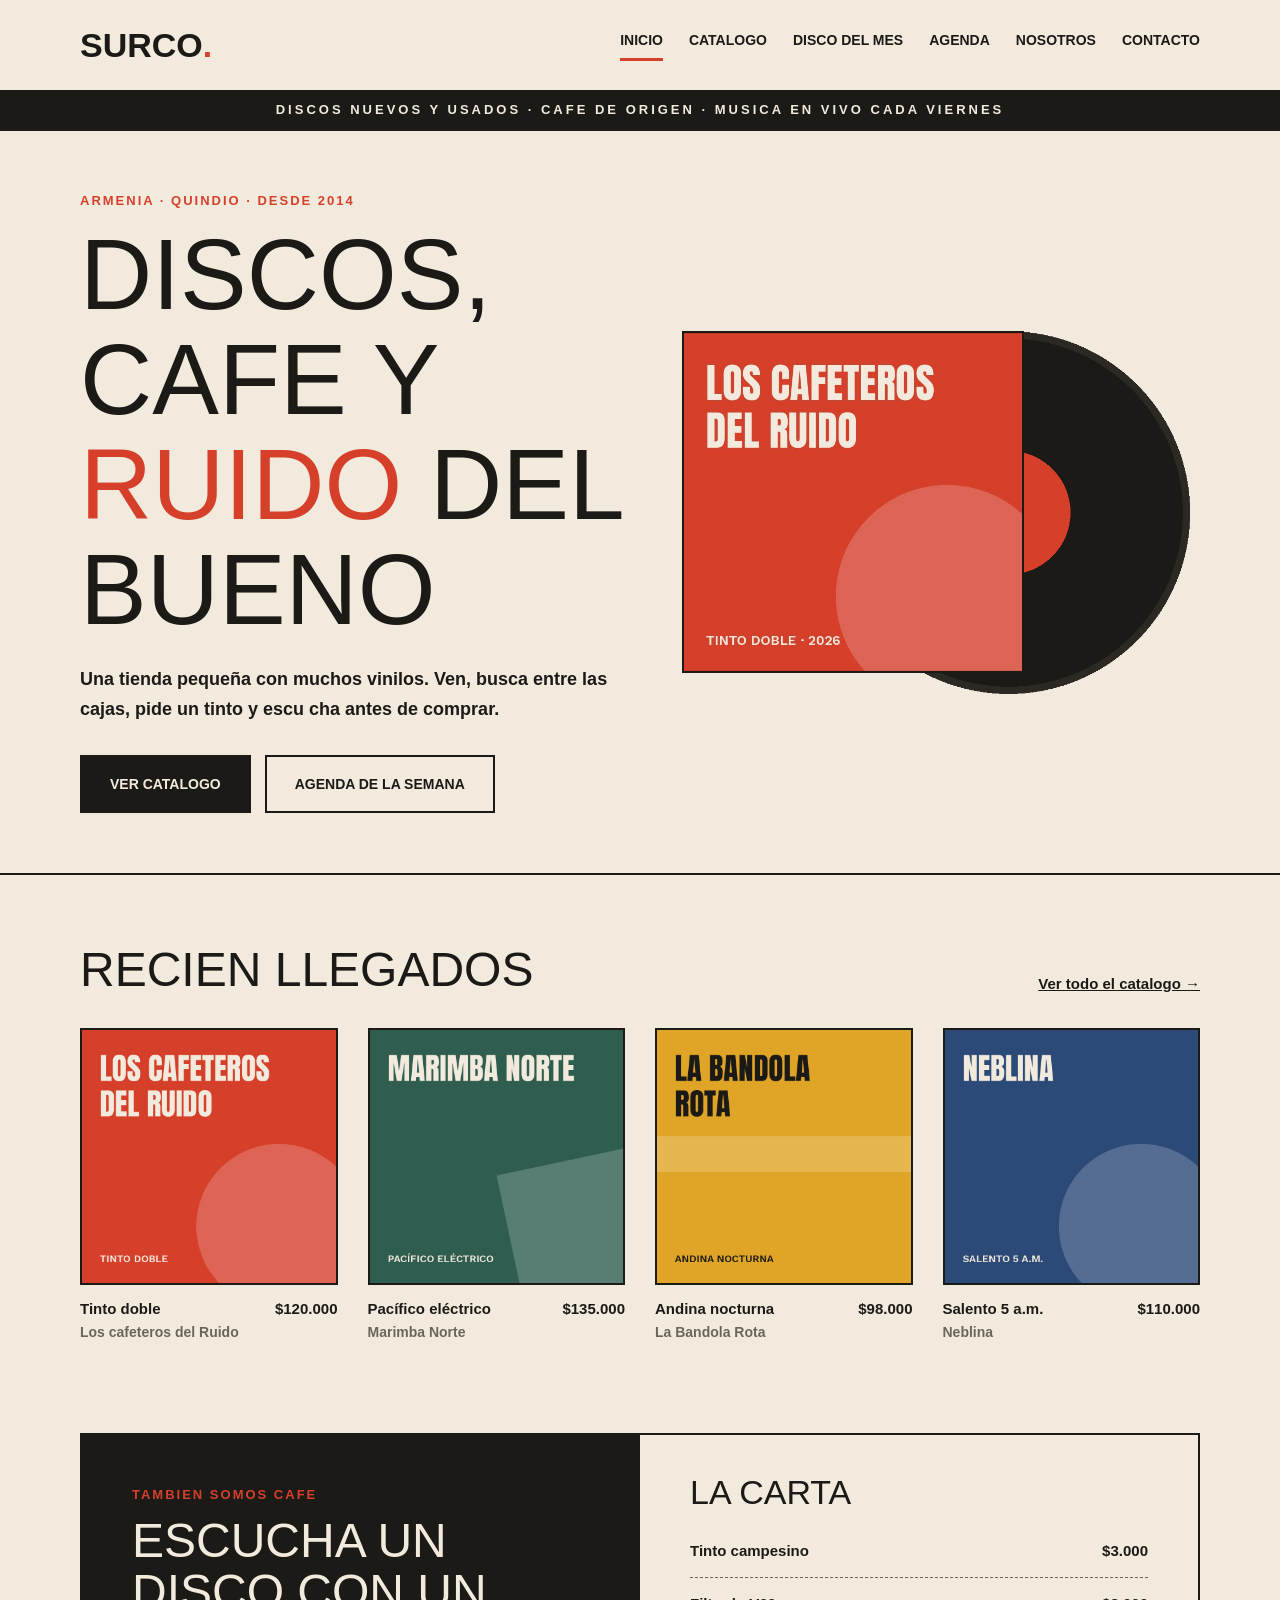
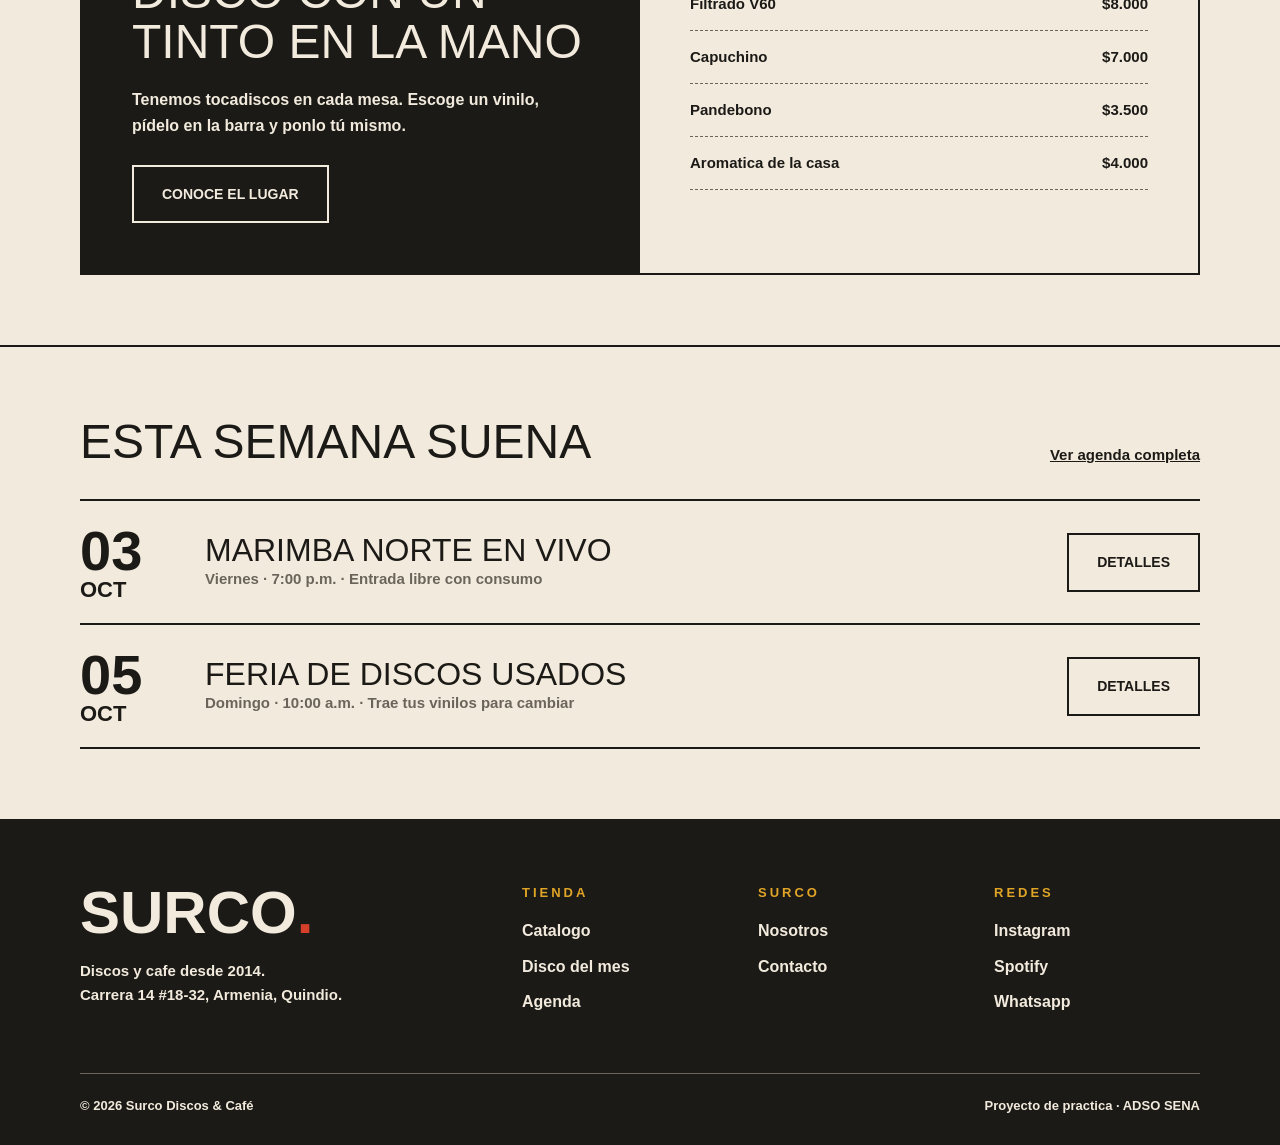
==== commit e3226a08: "<feat> actualizacion de responsive para tablets y celulares" ====
--- a/index.html
+++ b/index.html
@@ -16,7 +16,7 @@
 
       <nav class="menu-nav">
 
-        <a href="index.html">Inicio</a>
+        <a href="index.html" class="activo">Inicio</a>
         <a href="catalogo.html">Catalogo</a>
         <a href="disco-del-mes.html">Disco del mes</a>
         <a href="agenda.html">Agenda</a>
--- a/styles.css
+++ b/styles.css
@@ -345,4 +345,402 @@
   font-weight: 700;
 }
 
-/* NOSOTROS */+/* NOSOTROS */
+
+.pagina-titulo {
+  padding: 70px 0 40px;
+  border-bottom: 2px solid #1c1a17;
+}
+
+.pagina-titulo h1 {
+  font-size: 90px;
+}
+ 
+.pagina-titulo p {
+  max-width: 480px;
+  margin-top: 8px;
+  color: #6b645a;
+  font-size: 18px;
+  font-weight: 700;
+}
+
+.historia {
+  padding: 70px 0;
+}
+ 
+.historia-contenido {
+  display: flex;
+  gap: 100px;
+}
+ 
+.historia-destacado {
+  width: 50%;
+  font-size: 28px;
+  font-weight: 700;
+  line-height: 1.4;
+}
+ 
+.historia-texto {
+  width: 50%;
+  font-size: 15px;
+  line-height: 1.7;
+}
+ 
+.historia-texto p {
+  margin-bottom: 16px;
+}
+
+.cifras {
+  display: grid;
+  grid-template-columns: repeat(4, 1fr);
+  border-top: 2px solid #1c1a17;
+  border-bottom: 2px solid #1c1a17;
+}
+ 
+.cifra {
+  padding: 36px 20px;
+  border-left: 2px solid #1c1a17;
+}
+ 
+.cifra-numero {
+  color: #d6402b;
+  font-family: "Anton", Impact, sans-serif;
+  font-size: 64px;
+  line-height: 1;
+}
+ 
+.cifra-texto {
+  margin-top: 12px;
+  font-size: 15px;
+  font-weight: 700;
+}
+
+.equipo {
+  padding: 70px 0 90px;
+}
+ 
+.tarjetas {
+  display: grid;
+  grid-template-columns: repeat(3, 1fr);
+  gap: 30px;
+  margin-top: 30px;
+}
+ 
+.tarjeta {
+  padding: 28px;
+  border: 2px solid #1c1a17;
+}
+ 
+.foto {
+  width: 90px;
+  height: 90px;
+  border: 2px solid #1c1a17;
+  border-radius: 50%;
+}
+ 
+.tarjeta h3 {
+  margin-top: 16px;
+  font-size: 30px;
+}
+ 
+.cargo {
+  color: #6b645a;
+  font-size: 15px;
+  font-weight: 700;
+}
+ 
+.recomienda {
+  margin-top: 18px;
+  padding-top: 16px;
+  border-top: 1px dashed #6b645a;
+}
+ 
+.recomienda p {
+  font-size: 14px;
+  font-weight: 700;
+}
+ 
+.recomienda .recomienda-titulo {
+  color: #d6402b;
+  font-size: 12px;
+  letter-spacing: 1px;
+  text-transform: uppercase;
+}
+
+/* FOOTER */
+
+.footer {
+  padding: 64px 0 28px;
+  background-color: #1c1a17;
+  color: #f2ebdd;
+}
+ 
+.footer a {
+  color: #f2ebdd;
+}
+ 
+.footer-columnas {
+  display: flex;
+  gap: 30px;
+  padding-bottom: 48px;
+}
+ 
+.footer-marca {
+  width: 40%;
+}
+ 
+.footer-marca .logo {
+  font-size: 60px;
+}
+ 
+.footer-marca p {
+  margin-top: 16px;
+  font-size: 15px;
+  font-weight: 700;
+}
+ 
+.footer-col {
+  width: 20%;
+}
+ 
+.footer-titulo {
+  margin-bottom: 14px;
+  color: #e0a526;
+  font-size: 13px;
+  font-weight: 700;
+  letter-spacing: 3px;
+  text-transform: uppercase;
+}
+ 
+.footer-col a {
+  display: block;
+  margin-bottom: 10px;
+  font-weight: 700;
+}
+ 
+.footer-col a:hover {
+  color: #d6402b;
+}
+ 
+.footer-abajo {
+  display: flex;
+  justify-content: space-between;
+  padding-top: 22px;
+  border-top: 1px solid #6b645a;
+  font-size: 13px;
+  font-weight: 700;
+}
+
+/* RESPONSIVE */
+
+@media (max-width: 900px) {
+ 
+  .container {
+    padding: 0 30px;
+  }
+ 
+  
+  .header-contenido {
+    flex-direction: column;
+    gap: 14px;
+    height: auto;
+    padding-top: 20px;
+    padding-bottom: 20px;
+  }
+ 
+  .menu-nav {
+    flex-wrap: wrap;
+    justify-content: center;
+    gap: 10px 20px;
+  }
+ 
+  .cinta p {
+    letter-spacing: 1px;
+  }
+ 
+  /* index */
+  .hero-contenido {
+    flex-direction: column;
+  }
+ 
+  .hero-texto,
+  .hero-imagen {
+    width: 100%;
+  }
+ 
+  .hero h1 {
+    font-size: 80px;
+  }
+ 
+  .discos {
+    grid-template-columns: repeat(2, 1fr);
+  }
+ 
+  .cafe-caja {
+    grid-template-columns: 1fr;
+  }
+ 
+  /* nosotros */
+  .pagina-titulo h1 {
+    font-size: 76px;
+  }
+ 
+  .historia-contenido {
+    flex-direction: column;
+    gap: 30px;
+  }
+ 
+  .historia-destacado,
+  .historia-texto {
+    width: 100%;
+  }
+ 
+  .cifras {
+    grid-template-columns: repeat(2, 1fr);
+  }
+ 
+  .cifra:nth-child(3),
+  .cifra:nth-child(4) {
+    border-top: 2px solid #1c1a17;
+  }
+ 
+  /* footer */
+  .footer-columnas {
+    flex-wrap: wrap;
+  }
+ 
+  .footer-marca {
+    width: 100%;
+  }
+ 
+  .footer-col {
+    width: 30%;
+  }
+}
+
+/* RESPONSIVE PREVISTO PARA CELULAR 600PX */
+
+@media (max-width: 600px) {
+ 
+  .container {
+    padding: 0 20px;
+  }
+ 
+  h2 {
+    font-size: 38px;
+  }
+ 
+  .cinta p {
+    font-size: 11px;
+  }
+ 
+  /* index */
+  .hero {
+    padding: 40px 0;
+  }
+ 
+  .hero h1 {
+    font-size: 54px;
+  }
+ 
+  .hero-parrafo {
+    font-size: 16px;
+  }
+ 
+  .botones {
+    flex-direction: column;
+  }
+ 
+  .boton {
+    text-align: center;
+  }
+ 
+  .llegados,
+  .agenda {
+    padding: 50px 0;
+  }
+ 
+  .titulo-fila {
+    flex-direction: column;
+    align-items: flex-start;
+    gap: 10px;
+  }
+ 
+  .discos {
+    gap: 16px;
+  }
+ 
+  .disco-info {
+    flex-direction: column;
+    gap: 2px;
+  }
+ 
+  .cafe-texto,
+  .carta {
+    padding: 30px 24px;
+  }
+ 
+  .evento {
+    flex-wrap: wrap;
+  }
+ 
+  .evento-info {
+    width: calc(100% - 125px);
+    flex: none;
+  }
+ 
+  .evento .boton {
+    width: 100%;
+  }
+ 
+  .evento-info h3 {
+    font-size: 26px;
+  }
+ 
+  /* nosotros */
+  .pagina-titulo {
+    padding: 40px 0 30px;
+  }
+ 
+  .pagina-titulo h1 {
+    font-size: 60px;
+  }
+ 
+  .historia {
+    padding: 40px 0;
+  }
+ 
+  .historia-destacado {
+    font-size: 24px;
+  }
+ 
+  .cifra {
+    padding: 24px 14px;
+  }
+ 
+  .cifra-numero {
+    font-size: 48px;
+  }
+ 
+  .equipo {
+    padding: 50px 0;
+  }
+ 
+  .tarjetas {
+    grid-template-columns: 1fr;
+  }
+ 
+  /* footer */
+  .footer-col {
+    width: 45%;
+  }
+ 
+  .footer-marca .logo {
+    font-size: 50px;
+  }
+ 
+  .footer-abajo {
+    flex-direction: column;
+    gap: 6px;
+  }
+}
